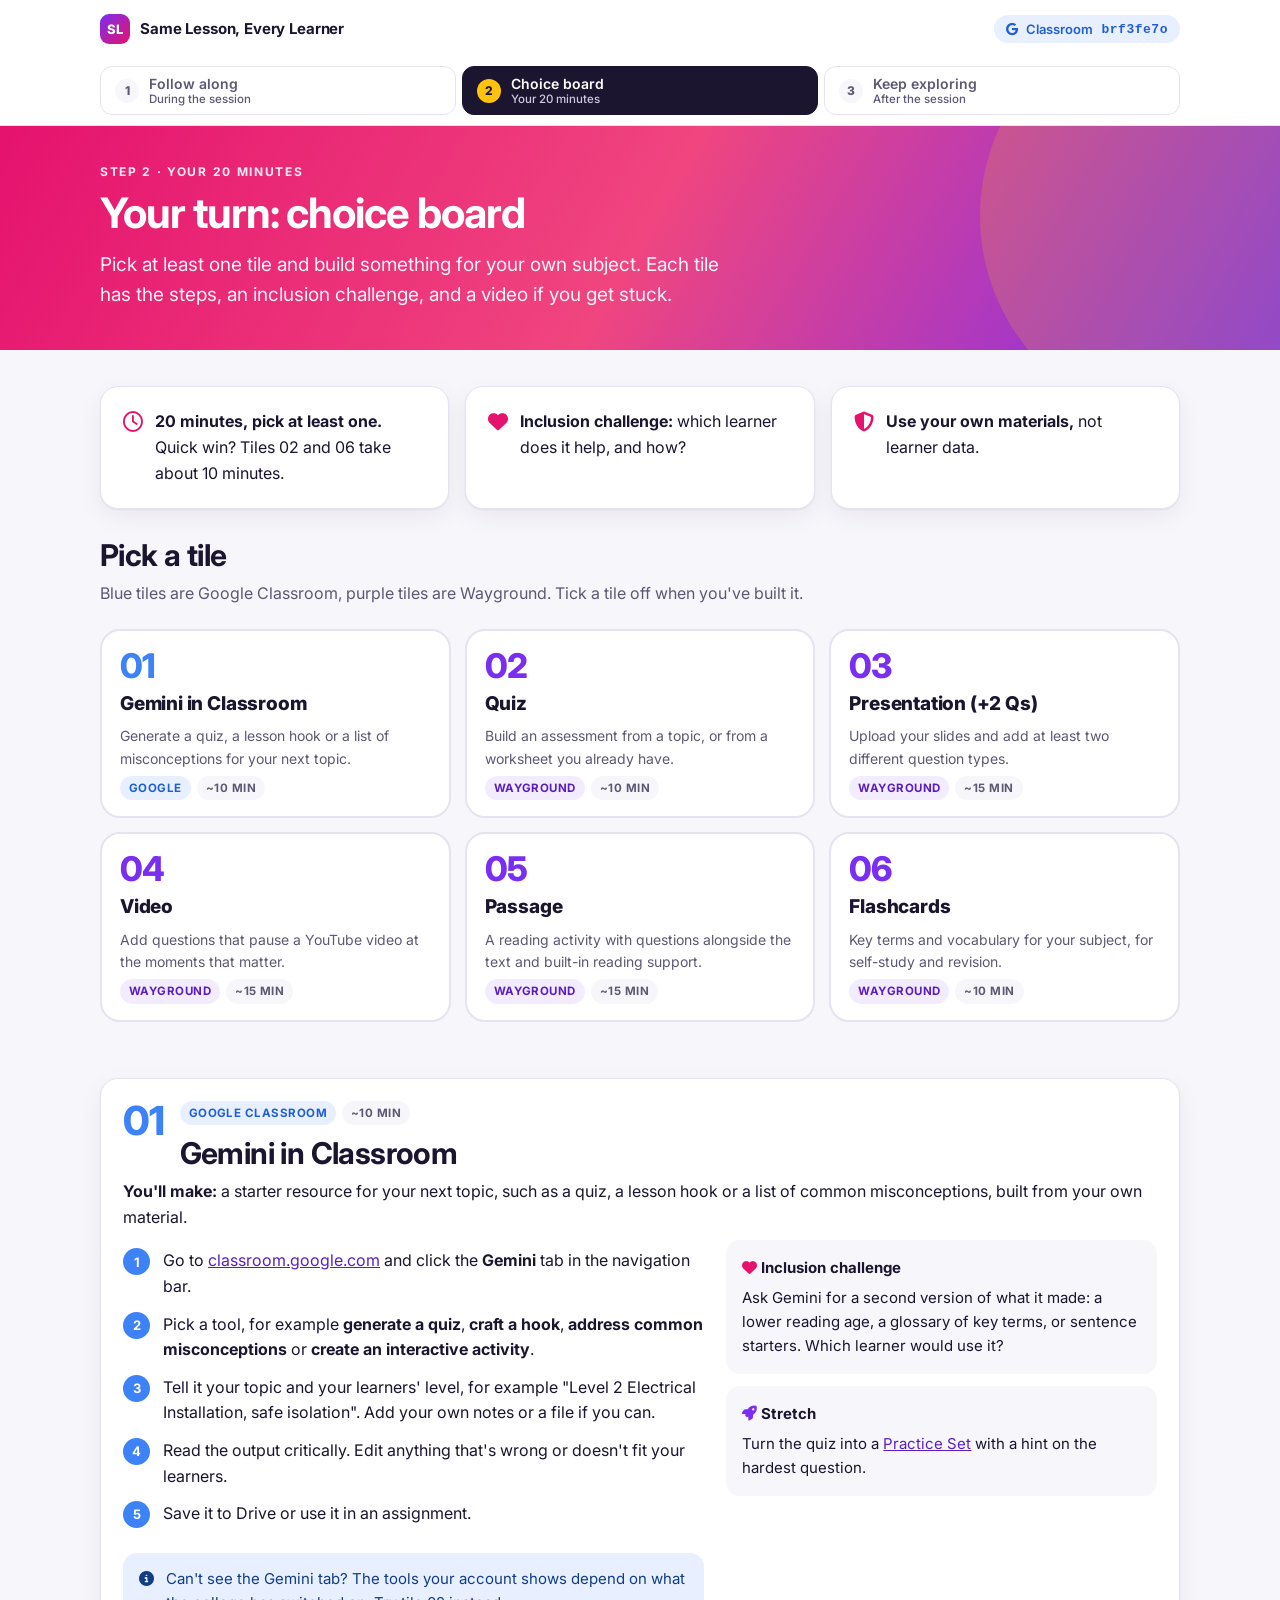
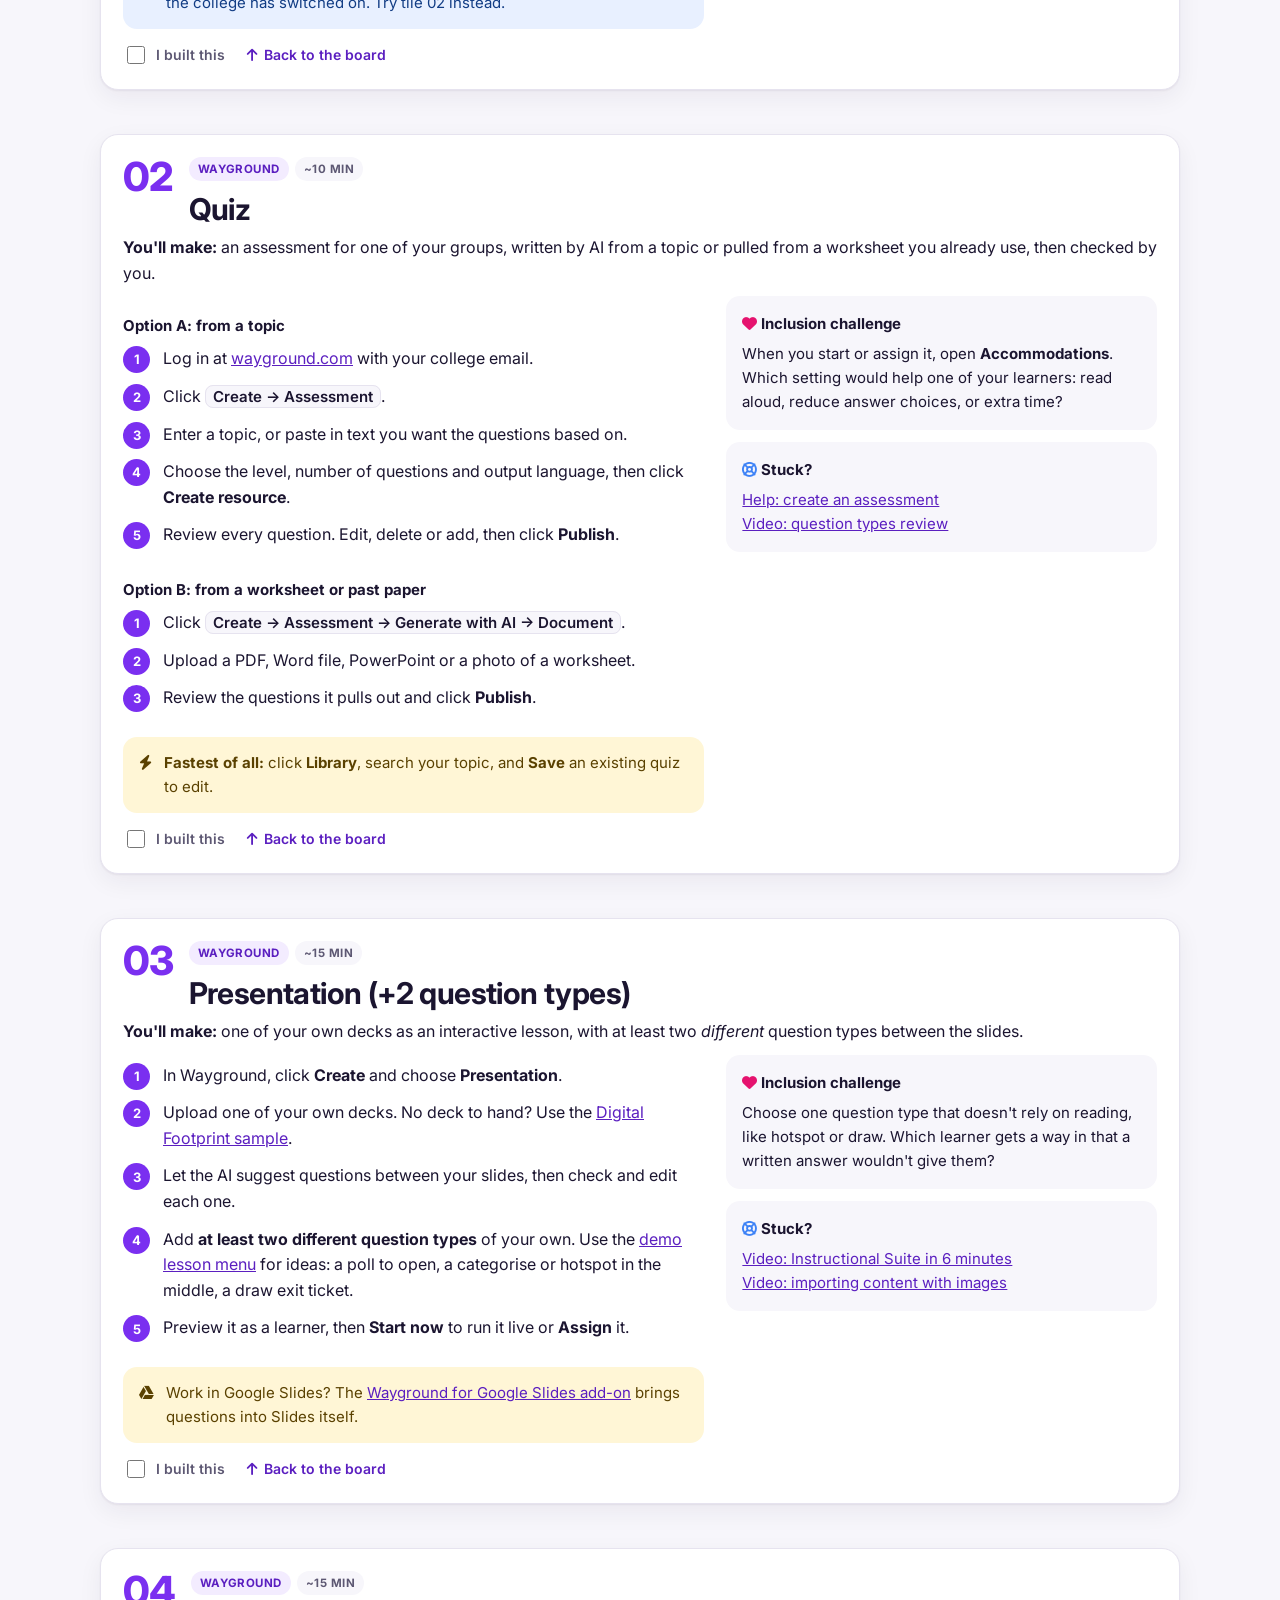
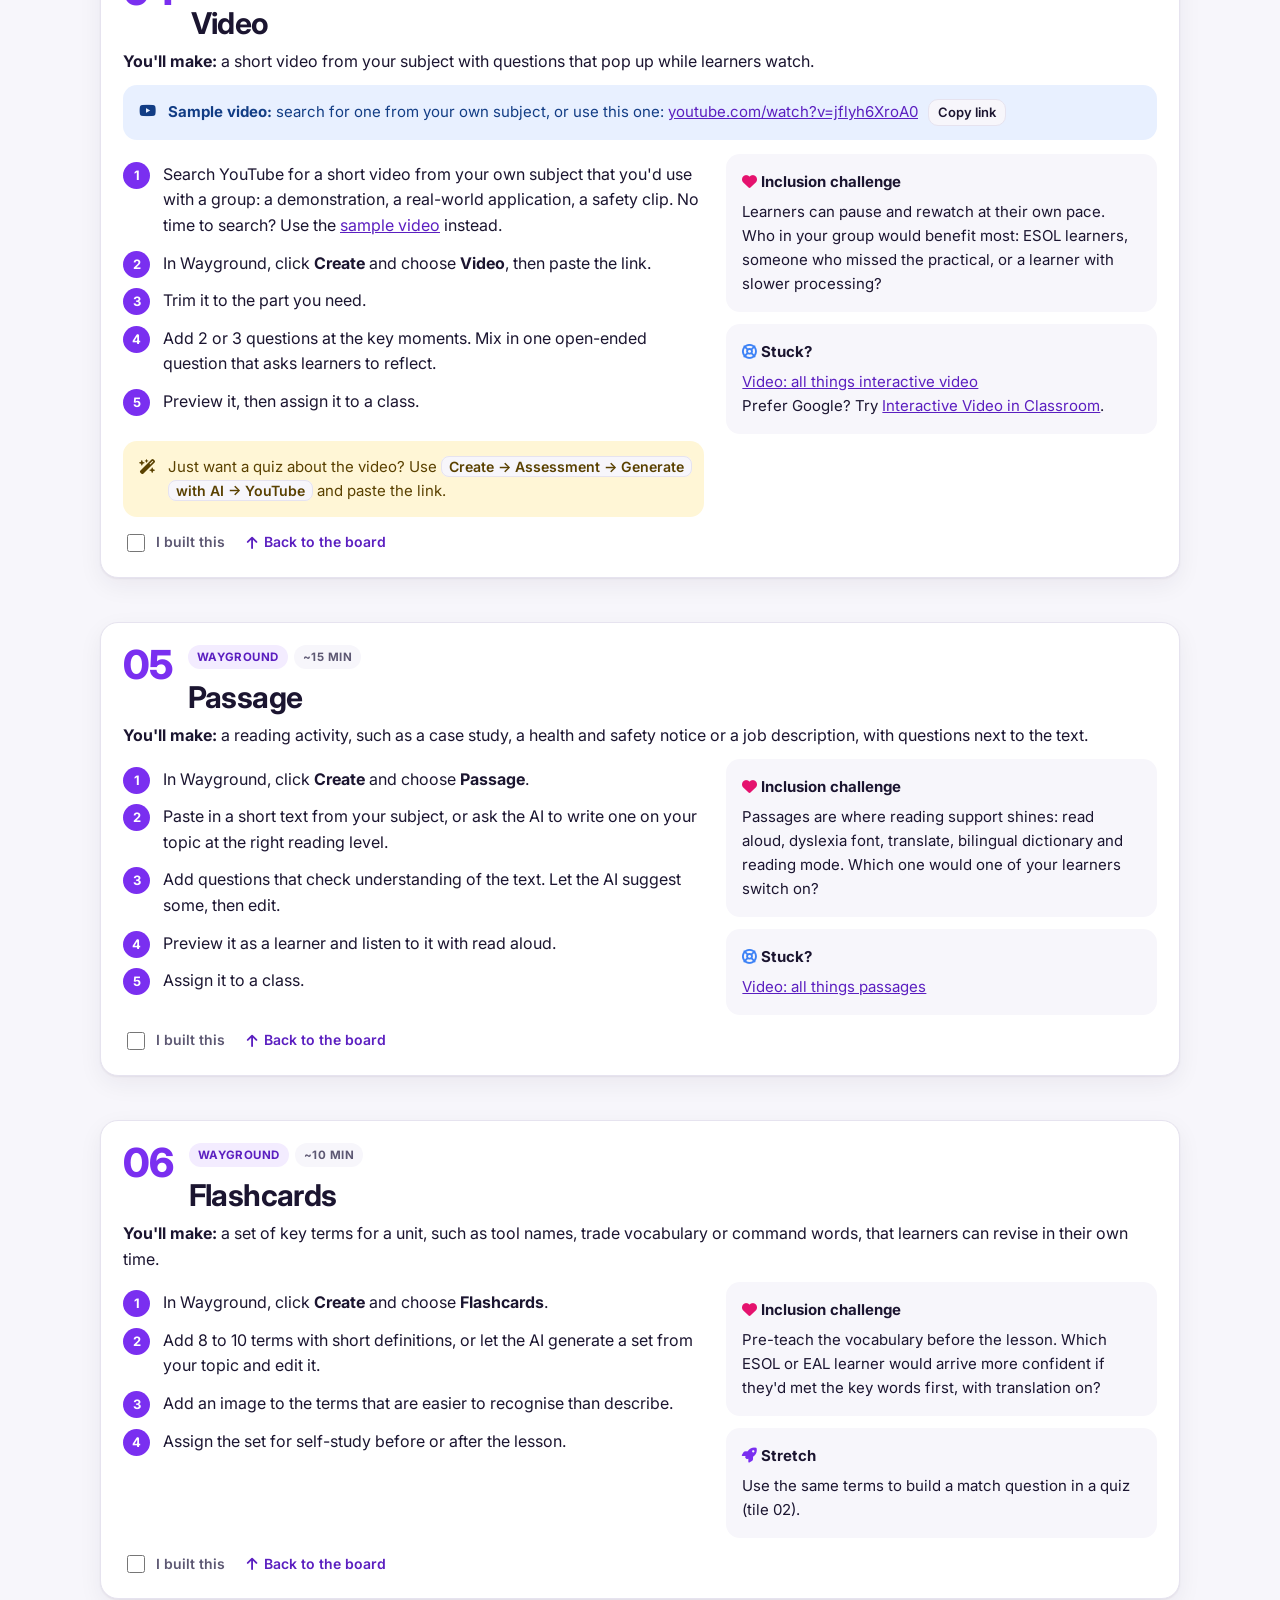
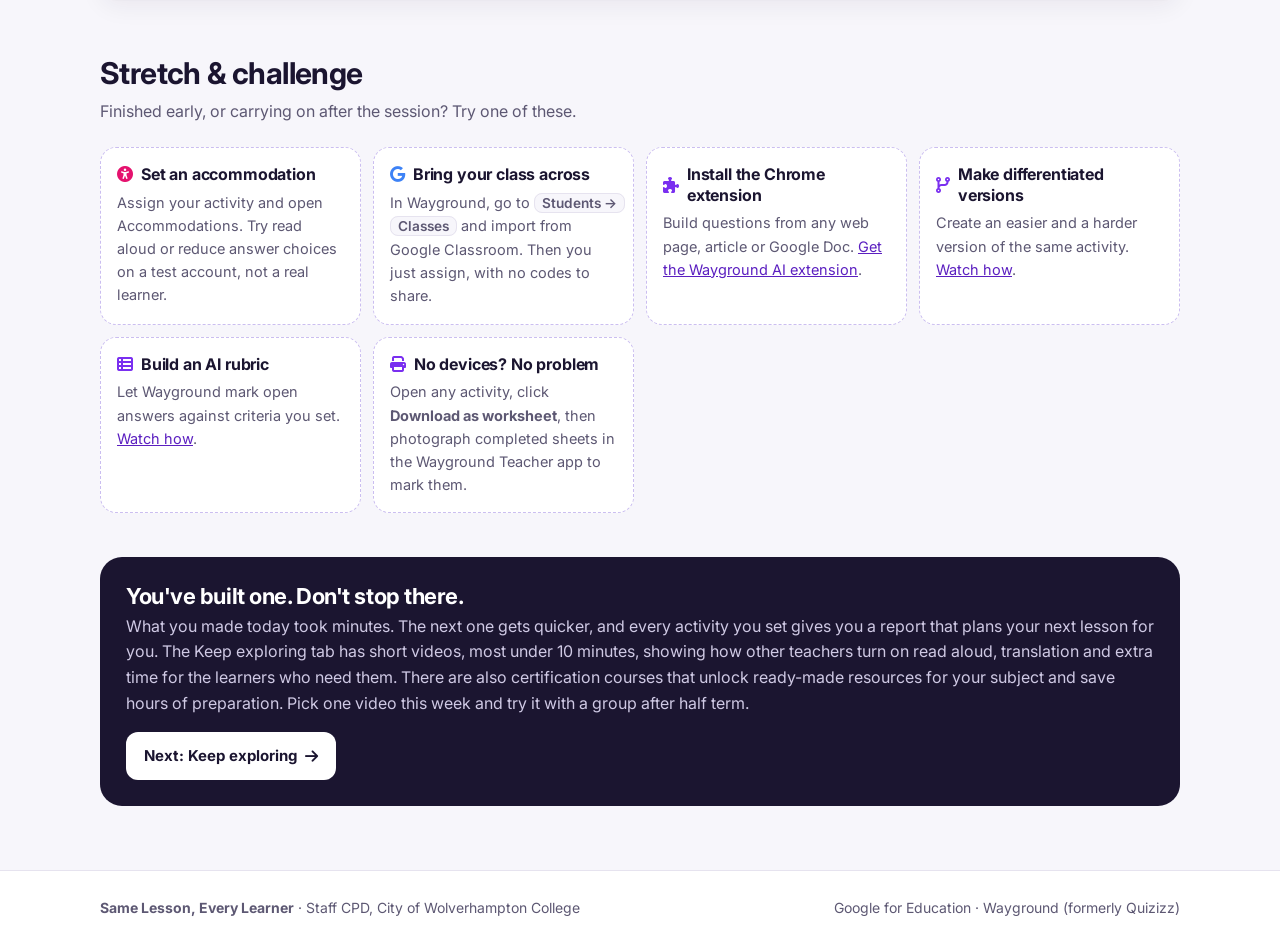
==== choice-board.html @ 35222736 "Version stylesheet and script links so browsers load updates Co-Authored-By: Claude Opus 5.5 <norepl" ====
<!DOCTYPE html>
<html lang="en-GB">
<head>
<meta charset="UTF-8">
<meta name="viewport" content="width=device-width, initial-scale=1.0">
<title>Choice Board | Same Lesson, Every Learner</title>
<meta name="description" content="Your 20 minutes: pick a tile and build something for your own subject.">
<meta property="og:title" content="Choice Board | Same Lesson, Every Learner">
<meta property="og:description" content="Your 20 minutes: pick a tile and build something for your own subject.">
<link rel="icon" href="data:image/svg+xml,%3Csvg xmlns='http://www.w3.org/2000/svg' viewBox='0 0 32 32'%3E%3Crect width='32' height='32' rx='8' fill='%237a2ff0'/%3E%3Ctext x='16' y='22' font-family='Arial' font-weight='700' font-size='15' fill='white' text-anchor='middle'%3ESL%3C/text%3E%3C/svg%3E">
<link rel="preconnect" href="https://fonts.googleapis.com">
<link rel="preconnect" href="https://fonts.gstatic.com" crossorigin>
<link href="https://fonts.googleapis.com/css2?family=Inter:wght@400;500;600;700;800&display=swap" rel="stylesheet">
<link href="https://cdnjs.cloudflare.com/ajax/libs/font-awesome/6.5.2/css/all.min.css" rel="stylesheet">
<link href="assets/style.css?v=202610262150" rel="stylesheet">
</head>
<body>
<a class="skip" href="#main">Skip to content</a>
<header class="site-header">
  <div class="wrap">
    <div class="header-row">
      <a class="brand" href="index.html"><span class="brand-mark" aria-hidden="true">SL</span><span>Same Lesson<span class="brand-text-long">, Every Learner</span></span></a>
      <button class="code-pill" data-copy="brf3fe7o" title="Copy the Google Classroom code"><i class="fa-brands fa-google" aria-hidden="true"></i> Classroom <strong>brf3fe7o</strong></button>
    </div>
    <nav class="steps" aria-label="Session sections">
      <a class="step-link" href="follow-along.html"><span class="num">1</span><span class="t">Follow along<small>During the session</small></span></a>
      <a class="step-link" href="choice-board.html" aria-current="page"><span class="num">2</span><span class="t">Choice board<small>Your 20 minutes</small></span></a>
      <a class="step-link" href="explore.html"><span class="num">3</span><span class="t">Keep exploring<small>After the session</small></span></a>
    </nav>
  </div>
</header>

<section class="hero compact pink">
  <div class="wrap">
    <p class="eyebrow">Step 2 · Your 20 minutes</p>
    <h1>Your turn: choice board</h1>
    <p class="lede">Pick at least one tile and build something for your own subject. Each tile has the steps, an inclusion challenge, and a video if you get stuck.</p>
  </div>
</section>

<main id="main">
  <div class="wrap">

    <div class="grid g3" style="margin-bottom:28px">
      <div class="card" style="display:flex;gap:12px;align-items:flex-start"><i class="fa-regular fa-clock" style="color:var(--pink);font-size:20px;margin-top:3px" aria-hidden="true"></i><p><strong>20 minutes, pick at least one.</strong> Quick win? Tiles 02 and 06 take about 10 minutes.</p></div>
      <div class="card" style="display:flex;gap:12px;align-items:flex-start"><i class="fa-solid fa-heart" style="color:var(--pink);font-size:20px;margin-top:3px" aria-hidden="true"></i><p><strong>Inclusion challenge:</strong> which learner does it help, and how?</p></div>
      <div class="card" style="display:flex;gap:12px;align-items:flex-start"><i class="fa-solid fa-shield-halved" style="color:var(--pink);font-size:20px;margin-top:3px" aria-hidden="true"></i><p><strong>Use your own materials,</strong> not learner data.</p></div>
    </div>

    <h2 id="board">Pick a tile</h2>
    <p class="sub">Blue tiles are Google Classroom, purple tiles are Wayground. Tick a tile off when you've built it.</p>

    <div class="board" style="margin-bottom:56px">
      <a class="tile google" href="#t1" data-tile="t1"><span class="tick"><i class="fa-solid fa-check" aria-hidden="true"></i></span><span class="tnum">01</span><span class="tname">Gemini in Classroom</span><span class="tdesc">Generate a quiz, a lesson hook or a list of misconceptions for your next topic.</span><span class="tmeta"><span class="tag google">Google</span><span class="tag neutral">~10 min</span></span></a>
      <a class="tile wayground" href="#t2" data-tile="t2"><span class="tick"><i class="fa-solid fa-check" aria-hidden="true"></i></span><span class="tnum">02</span><span class="tname">Quiz</span><span class="tdesc">Build an assessment from a topic, or from a worksheet you already have.</span><span class="tmeta"><span class="tag wayground">Wayground</span><span class="tag neutral">~10 min</span></span></a>
      <a class="tile wayground" href="#t3" data-tile="t3"><span class="tick"><i class="fa-solid fa-check" aria-hidden="true"></i></span><span class="tnum">03</span><span class="tname">Presentation (+2 Qs)</span><span class="tdesc">Upload your slides and add at least two different question types.</span><span class="tmeta"><span class="tag wayground">Wayground</span><span class="tag neutral">~15 min</span></span></a>
      <a class="tile wayground" href="#t4" data-tile="t4"><span class="tick"><i class="fa-solid fa-check" aria-hidden="true"></i></span><span class="tnum">04</span><span class="tname">Video</span><span class="tdesc">Add questions that pause a YouTube video at the moments that matter.</span><span class="tmeta"><span class="tag wayground">Wayground</span><span class="tag neutral">~15 min</span></span></a>
      <a class="tile wayground" href="#t5" data-tile="t5"><span class="tick"><i class="fa-solid fa-check" aria-hidden="true"></i></span><span class="tnum">05</span><span class="tname">Passage</span><span class="tdesc">A reading activity with questions alongside the text and built-in reading support.</span><span class="tmeta"><span class="tag wayground">Wayground</span><span class="tag neutral">~15 min</span></span></a>
      <a class="tile wayground" href="#t6" data-tile="t6"><span class="tick"><i class="fa-solid fa-check" aria-hidden="true"></i></span><span class="tnum">06</span><span class="tname">Flashcards</span><span class="tdesc">Key terms and vocabulary for your subject, for self-study and revision.</span><span class="tmeta"><span class="tag wayground">Wayground</span><span class="tag neutral">~10 min</span></span></a>
    </div>

    <!-- 01 -->
    <section class="block task google card" id="t1">
      <div class="task-head"><span class="big">01</span><div><div class="tags"><span class="tag google">Google Classroom</span><span class="tag neutral">~10 min</span></div><h2 style="margin:0">Gemini in Classroom</h2></div></div>
      <p><strong>You'll make:</strong> a starter resource for your next topic, such as a quiz, a lesson hook or a list of common misconceptions, built from your own material.</p>
      <div class="task-cols">
        <div>
          <ol class="steplist blue">
            <li>Go to <a href="https://classroom.google.com" target="_blank" rel="noopener">classroom.google.com</a> and click the <strong>Gemini</strong> tab in the navigation bar.</li>
            <li>Pick a tool, for example <strong>generate a quiz</strong>, <strong>craft a hook</strong>, <strong>address common misconceptions</strong> or <strong>create an interactive activity</strong>.</li>
            <li>Tell it your topic and your learners' level, for example "Level 2 Electrical Installation, safe isolation". Add your own notes or a file if you can.</li>
            <li>Read the output critically. Edit anything that's wrong or doesn't fit your learners.</li>
            <li>Save it to Drive or use it in an assignment.</li>
          </ol>
          <div class="callout info"><i class="fa-solid fa-circle-info" aria-hidden="true"></i><p>Can't see the Gemini tab? The tools your account shows depend on what the college has switched on. Try tile 02 instead.</p></div>
        </div>
        <div>
          <div class="side-box"><h4><i class="fa-solid fa-heart" style="color:var(--pink)" aria-hidden="true"></i> Inclusion challenge</h4><p>Ask Gemini for a second version of what it made: a lower reading age, a glossary of key terms, or sentence starters. Which learner would use it?</p></div>
          <div class="side-box"><h4><i class="fa-solid fa-rocket" style="color:var(--purple)" aria-hidden="true"></i> Stretch</h4><p>Turn the quiz into a <a href="follow-along.html#practice-sets">Practice Set</a> with a hint on the hardest question.</p></div>
        </div>
      </div>
      <label class="done-toggle"><input type="checkbox" data-done="t1"> I built this</label>
      <a class="back-top" href="#board"><i class="fa-solid fa-arrow-up" aria-hidden="true"></i> Back to the board</a>
    </section>

    <!-- 02 -->
    <section class="block task card" id="t2">
      <div class="task-head"><span class="big">02</span><div><div class="tags"><span class="tag wayground">Wayground</span><span class="tag neutral">~10 min</span></div><h2 style="margin:0">Quiz</h2></div></div>
      <p><strong>You'll make:</strong> an assessment for one of your groups, written by AI from a topic or pulled from a worksheet you already use, then checked by you.</p>
      <div class="task-cols">
        <div>
          <h4>Option A: from a topic</h4>
          <ol class="steplist purple">
            <li>Log in at <a href="https://wayground.com" target="_blank" rel="noopener">wayground.com</a> with your college email.</li>
            <li>Click <span class="path">Create → Assessment</span>.</li>
            <li>Enter a topic, or paste in text you want the questions based on.</li>
            <li>Choose the level, number of questions and output language, then click <strong>Create resource</strong>.</li>
            <li>Review every question. Edit, delete or add, then click <strong>Publish</strong>.</li>
          </ol>
          <h4>Option B: from a worksheet or past paper</h4>
          <ol class="steplist purple">
            <li>Click <span class="path">Create → Assessment → Generate with AI → Document</span>.</li>
            <li>Upload a PDF, Word file, PowerPoint or a photo of a worksheet.</li>
            <li>Review the questions it pulls out and click <strong>Publish</strong>.</li>
          </ol>
          <div class="callout tip"><i class="fa-solid fa-bolt" aria-hidden="true"></i><p><strong>Fastest of all:</strong> click <strong>Library</strong>, search your topic, and <strong>Save</strong> an existing quiz to edit.</p></div>
        </div>
        <div>
          <div class="side-box"><h4><i class="fa-solid fa-heart" style="color:var(--pink)" aria-hidden="true"></i> Inclusion challenge</h4><p>When you start or assign it, open <strong>Accommodations</strong>. Which setting would help one of your learners: read aloud, reduce answer choices, or extra time?</p></div>
          <div class="side-box"><h4><i class="fa-solid fa-life-ring" style="color:var(--blue)" aria-hidden="true"></i> Stuck?</h4><p><a href="https://help.wayground.com/support/solutions/articles/158000462332-create-an-assessment-quiz" target="_blank" rel="noopener">Help: create an assessment</a><br><a href="https://youtu.be/eHWEYkYRXfk" target="_blank" rel="noopener">Video: question types review</a></p></div>
        </div>
      </div>
      <label class="done-toggle"><input type="checkbox" data-done="t2"> I built this</label>
      <a class="back-top" href="#board"><i class="fa-solid fa-arrow-up" aria-hidden="true"></i> Back to the board</a>
    </section>

    <!-- 03 -->
    <section class="block task card" id="t3">
      <div class="task-head"><span class="big">03</span><div><div class="tags"><span class="tag wayground">Wayground</span><span class="tag neutral">~15 min</span></div><h2 style="margin:0">Presentation (+2 question types)</h2></div></div>
      <p><strong>You'll make:</strong> one of your own decks as an interactive lesson, with at least two <em>different</em> question types between the slides.</p>
      <div class="task-cols">
        <div>
          <ol class="steplist purple">
            <li>In Wayground, click <strong>Create</strong> and choose <strong>Presentation</strong>.</li>
            <li>Upload one of your own decks. No deck to hand? Use the <a href="downloads/Your_Digital_Footprint_-_Wayground_Sample.pptx" download>Digital Footprint sample</a>.</li>
            <li>Let the AI suggest questions between your slides, then check and edit each one.</li>
            <li>Add <strong>at least two different question types</strong> of your own. Use the <a href="follow-along.html#demo-lesson">demo lesson menu</a> for ideas: a poll to open, a categorise or hotspot in the middle, a draw exit ticket.</li>
            <li>Preview it as a learner, then <strong>Start now</strong> to run it live or <strong>Assign</strong> it.</li>
          </ol>
          <div class="callout tip"><i class="fa-brands fa-google-drive" aria-hidden="true"></i><p>Work in Google Slides? The <a href="https://workspace.google.com/marketplace/app/wayground_for_google_slides/533822536351" target="_blank" rel="noopener">Wayground for Google Slides add-on</a> brings questions into Slides itself.</p></div>
        </div>
        <div>
          <div class="side-box"><h4><i class="fa-solid fa-heart" style="color:var(--pink)" aria-hidden="true"></i> Inclusion challenge</h4><p>Choose one question type that doesn't rely on reading, like hotspot or draw. Which learner gets a way in that a written answer wouldn't give them?</p></div>
          <div class="side-box"><h4><i class="fa-solid fa-life-ring" style="color:var(--blue)" aria-hidden="true"></i> Stuck?</h4><p><a href="https://youtu.be/Qbh4YCu0cH0" target="_blank" rel="noopener">Video: Instructional Suite in 6 minutes</a><br><a href="https://www.loom.com/share/d8bb94696f83420bba6940b2469b8a14" target="_blank" rel="noopener">Video: importing content with images</a></p></div>
        </div>
      </div>
      <label class="done-toggle"><input type="checkbox" data-done="t3"> I built this</label>
      <a class="back-top" href="#board"><i class="fa-solid fa-arrow-up" aria-hidden="true"></i> Back to the board</a>
    </section>

    <!-- 04 -->
    <section class="block task card" id="t4">
      <div class="task-head"><span class="big">04</span><div><div class="tags"><span class="tag wayground">Wayground</span><span class="tag neutral">~15 min</span></div><h2 style="margin:0">Video</h2></div></div>
      <p><strong>You'll make:</strong> a short video from your subject with questions that pop up while learners watch.</p>
      <div class="callout info" style="margin:6px 0 14px"><i class="fa-brands fa-youtube" aria-hidden="true"></i><p><strong>Sample video:</strong> search for one from your own subject, or use this one: <a href="https://www.youtube.com/watch?v=jflyh6XroA0" target="_blank" rel="noopener">youtube.com/watch?v=jflyh6XroA0</a> <button class="copy-btn" style="margin-left:6px;padding:2px 9px" data-copy="https://www.youtube.com/watch?v=jflyh6XroA0">Copy link</button></p></div>
      <div class="task-cols">
        <div>
          <ol class="steplist purple">
            <li>Search YouTube for a short video from your own subject that you'd use with a group: a demonstration, a real-world application, a safety clip. No time to search? Use the <a href="https://www.youtube.com/watch?v=jflyh6XroA0" target="_blank" rel="noopener">sample video</a> instead.</li>
            <li>In Wayground, click <strong>Create</strong> and choose <strong>Video</strong>, then paste the link.</li>
            <li>Trim it to the part you need.</li>
            <li>Add 2 or 3 questions at the key moments. Mix in one open-ended question that asks learners to reflect.</li>
            <li>Preview it, then assign it to a class.</li>
          </ol>
          <div class="callout tip"><i class="fa-solid fa-wand-magic-sparkles" aria-hidden="true"></i><p>Just want a quiz about the video? Use <span class="path">Create → Assessment → Generate with AI → YouTube</span> and paste the link.</p></div>
        </div>
        <div>
          <div class="side-box"><h4><i class="fa-solid fa-heart" style="color:var(--pink)" aria-hidden="true"></i> Inclusion challenge</h4><p>Learners can pause and rewatch at their own pace. Who in your group would benefit most: ESOL learners, someone who missed the practical, or a learner with slower processing?</p></div>
          <div class="side-box"><h4><i class="fa-solid fa-life-ring" style="color:var(--blue)" aria-hidden="true"></i> Stuck?</h4><p><a href="https://www.loom.com/share/2e8d15f3d8fc48538c9a76f322e72c1a" target="_blank" rel="noopener">Video: all things interactive video</a><br>Prefer Google? Try <a href="follow-along.html#interactive-video">Interactive Video in Classroom</a>.</p></div>
        </div>
      </div>
      <label class="done-toggle"><input type="checkbox" data-done="t4"> I built this</label>
      <a class="back-top" href="#board"><i class="fa-solid fa-arrow-up" aria-hidden="true"></i> Back to the board</a>
    </section>

    <!-- 05 -->
    <section class="block task card" id="t5">
      <div class="task-head"><span class="big">05</span><div><div class="tags"><span class="tag wayground">Wayground</span><span class="tag neutral">~15 min</span></div><h2 style="margin:0">Passage</h2></div></div>
      <p><strong>You'll make:</strong> a reading activity, such as a case study, a health and safety notice or a job description, with questions next to the text.</p>
      <div class="task-cols">
        <div>
          <ol class="steplist purple">
            <li>In Wayground, click <strong>Create</strong> and choose <strong>Passage</strong>.</li>
            <li>Paste in a short text from your subject, or ask the AI to write one on your topic at the right reading level.</li>
            <li>Add questions that check understanding of the text. Let the AI suggest some, then edit.</li>
            <li>Preview it as a learner and listen to it with read aloud.</li>
            <li>Assign it to a class.</li>
          </ol>
        </div>
        <div>
          <div class="side-box"><h4><i class="fa-solid fa-heart" style="color:var(--pink)" aria-hidden="true"></i> Inclusion challenge</h4><p>Passages are where reading support shines: read aloud, dyslexia font, translate, bilingual dictionary and reading mode. Which one would one of your learners switch on?</p></div>
          <div class="side-box"><h4><i class="fa-solid fa-life-ring" style="color:var(--blue)" aria-hidden="true"></i> Stuck?</h4><p><a href="https://www.loom.com/share/a1efb445d9df49afbf3f4febab0d1f23" target="_blank" rel="noopener">Video: all things passages</a></p></div>
        </div>
      </div>
      <label class="done-toggle"><input type="checkbox" data-done="t5"> I built this</label>
      <a class="back-top" href="#board"><i class="fa-solid fa-arrow-up" aria-hidden="true"></i> Back to the board</a>
    </section>

    <!-- 06 -->
    <section class="block task card" id="t6">
      <div class="task-head"><span class="big">06</span><div><div class="tags"><span class="tag wayground">Wayground</span><span class="tag neutral">~10 min</span></div><h2 style="margin:0">Flashcards</h2></div></div>
      <p><strong>You'll make:</strong> a set of key terms for a unit, such as tool names, trade vocabulary or command words, that learners can revise in their own time.</p>
      <div class="task-cols">
        <div>
          <ol class="steplist purple">
            <li>In Wayground, click <strong>Create</strong> and choose <strong>Flashcards</strong>.</li>
            <li>Add 8 to 10 terms with short definitions, or let the AI generate a set from your topic and edit it.</li>
            <li>Add an image to the terms that are easier to recognise than describe.</li>
            <li>Assign the set for self-study before or after the lesson.</li>
          </ol>
        </div>
        <div>
          <div class="side-box"><h4><i class="fa-solid fa-heart" style="color:var(--pink)" aria-hidden="true"></i> Inclusion challenge</h4><p>Pre-teach the vocabulary before the lesson. Which ESOL or EAL learner would arrive more confident if they'd met the key words first, with translation on?</p></div>
          <div class="side-box"><h4><i class="fa-solid fa-rocket" style="color:var(--purple)" aria-hidden="true"></i> Stretch</h4><p>Use the same terms to build a match question in a quiz (tile 02).</p></div>
        </div>
      </div>
      <label class="done-toggle"><input type="checkbox" data-done="t6"> I built this</label>
      <a class="back-top" href="#board"><i class="fa-solid fa-arrow-up" aria-hidden="true"></i> Back to the board</a>
    </section>

    <!-- Stretch & challenge -->
    <section class="block" id="stretch" style="margin-top:56px">
      <h2>Stretch &amp; challenge</h2>
      <p class="sub">Finished early, or carrying on after the session? Try one of these.</p>
      <div class="challenge-grid">
        <div class="challenge"><h3><i class="fa-solid fa-universal-access" style="color:var(--pink)" aria-hidden="true"></i> Set an accommodation</h3><p>Assign your activity and open Accommodations. Try read aloud or reduce answer choices on a test account, not a real learner.</p></div>
        <div class="challenge"><h3><i class="fa-brands fa-google" style="color:var(--blue)" aria-hidden="true"></i> Bring your class across</h3><p>In Wayground, go to <span class="path">Students → Classes</span> and import from Google Classroom. Then you just assign, with no codes to share.</p></div>
        <div class="challenge"><h3><i class="fa-solid fa-puzzle-piece" style="color:var(--purple)" aria-hidden="true"></i> Install the Chrome extension</h3><p>Build questions from any web page, article or Google Doc. <a href="https://chromewebstore.google.com/detail/wayground-ai/jnegnfbcjklhkmoihoakeijbealomipg" target="_blank" rel="noopener">Get the Wayground AI extension</a>.</p></div>
        <div class="challenge"><h3><i class="fa-solid fa-code-branch" style="color:var(--purple)" aria-hidden="true"></i> Make differentiated versions</h3><p>Create an easier and a harder version of the same activity. <a href="https://www.loom.com/share/3ccc4bb20d664bf887d7e5e03ebe86bb" target="_blank" rel="noopener">Watch how</a>.</p></div>
        <div class="challenge"><h3><i class="fa-solid fa-table-list" style="color:var(--purple)" aria-hidden="true"></i> Build an AI rubric</h3><p>Let Wayground mark open answers against criteria you set. <a href="https://www.loom.com/share/48ba0034d94b49199f0a307bbe3a2410" target="_blank" rel="noopener">Watch how</a>.</p></div>
        <div class="challenge"><h3><i class="fa-solid fa-print" style="color:var(--purple)" aria-hidden="true"></i> No devices? No problem</h3><p>Open any activity, click <strong>Download as worksheet</strong>, then photograph completed sheets in the Wayground Teacher app to mark them.</p></div>
      </div>
    </section>

    <div class="next-band">
      <div>
        <h2>You've built one. Don't stop there.</h2>
        <p>What you made today took minutes. The next one gets quicker, and every activity you set gives you a report that plans your next lesson for you. The Keep exploring tab has short videos, most under 10 minutes, showing how other teachers turn on read aloud, translation and extra time for the learners who need them. There are also certification courses that unlock ready-made resources for your subject and save hours of preparation. Pick one video this week and try it with a group after half term.</p>
      </div>
      <a class="btn light" href="explore.html">Next: Keep exploring <i class="fa-solid fa-arrow-right" aria-hidden="true"></i></a>
    </div>

  </div>
</main>

<footer>
  <div class="wrap">
    <p><strong>Same Lesson, Every Learner</strong> · Staff CPD, City of Wolverhampton College</p>
    <p>Google for Education · Wayground (formerly Quizizz)</p>
  </div>
</footer>
<script src="assets/site.js?v=202610262150"></script>
</body>
</html>
---- assets/style.css ----
/* Same Lesson, Every Learner — shared styles
   Palette taken from the session slide deck. */
:root {
  --purple: #7a2ff0;
  --purple-dark: #5b1fc0;
  --purple-soft: #f3ecff;
  --pink: #e5126e;
  --pink-soft: #fde7f1;
  --yellow: #ffc20e;
  --yellow-soft: #fff6d6;
  --blue: #3d82f6;
  --blue-dark: #1f5fd1;
  --blue-soft: #e8f0ff;
  --green: #10a35a;
  --ink: #1b1530;
  --muted: #5d5873;
  --line: #e6e3ef;
  --bg: #f7f6fb;
  --card: #ffffff;
  --radius: 18px;
  --shadow: 0 1px 2px rgba(27, 21, 48, .06), 0 8px 24px rgba(27, 21, 48, .06);
  --max: 1120px;
}

* { box-sizing: border-box; }
html { scroll-behavior: smooth; scroll-padding-top: 130px; }
@media (prefers-reduced-motion: reduce) { html { scroll-behavior: auto; } * { transition: none !important; animation: none !important; } }

body {
  margin: 0;
  font-family: 'Inter', -apple-system, BlinkMacSystemFont, 'Segoe UI', sans-serif;
  background: var(--bg);
  color: var(--ink);
  line-height: 1.6;
  -webkit-font-smoothing: antialiased;
  overflow-x: hidden;
}
img { max-width: 100%; height: auto; display: block; }
a { color: var(--purple-dark); }
a:hover { color: var(--pink); }
:focus-visible { outline: 3px solid var(--yellow); outline-offset: 2px; border-radius: 6px; }

.skip { position: absolute; left: -999px; top: 8px; background: var(--ink); color: #fff; padding: 8px 14px; border-radius: 8px; z-index: 100; }
.skip:focus { left: 8px; }

.wrap { max-width: var(--max); margin: 0 auto; padding: 0 20px; }

/* ---------- Header + step nav ---------- */
.site-header {
  position: sticky; top: 0; z-index: 50;
  background: rgba(255, 255, 255, .94);
  backdrop-filter: blur(16px); -webkit-backdrop-filter: blur(16px);
  border-bottom: 1px solid var(--line);
}
.header-row { display: flex; align-items: center; justify-content: space-between; gap: 12px; height: 58px; }
.brand { display: flex; align-items: center; gap: 10px; text-decoration: none; color: var(--ink); font-weight: 700; font-size: 15px; letter-spacing: -.01em; }
.brand-mark { width: 30px; height: 30px; border-radius: 9px; background: linear-gradient(135deg, var(--purple), var(--pink)); color: #fff; display: grid; place-items: center; font-size: 13px; font-weight: 800; }
.code-pill { display: inline-flex; align-items: center; gap: 8px; font-size: 13px; background: var(--blue-soft); color: var(--blue-dark); border: 0; border-radius: 999px; padding: 6px 12px; font-weight: 600; cursor: pointer; font-family: inherit; }
.code-pill strong { font-family: ui-monospace, 'SF Mono', Menlo, monospace; letter-spacing: .04em; }
.code-pill:hover { background: #d9e6ff; }

.steps { display: flex; gap: 6px; padding: 8px 0 10px; overflow-x: auto; scrollbar-width: none; }
.steps::-webkit-scrollbar { display: none; }
.step-link {
  flex: 1 1 0; min-width: max-content;
  display: flex; align-items: center; gap: 10px;
  padding: 8px 14px; border-radius: 12px;
  text-decoration: none; color: var(--muted); font-size: 14px; font-weight: 600;
  border: 1px solid var(--line); background: #fff;
}
.step-link .num { width: 24px; height: 24px; border-radius: 50%; display: grid; place-items: center; font-size: 12px; font-weight: 800; background: var(--bg); color: var(--muted); }
.step-link small { display: block; font-weight: 500; font-size: 11.5px; color: var(--muted); line-height: 1.2; }
.step-link span.t { line-height: 1.25; }
.step-link:hover { border-color: var(--purple); color: var(--ink); }
.step-link[aria-current="page"] { background: var(--ink); border-color: var(--ink); color: #fff; }
.step-link[aria-current="page"] small { color: #cfc9e4; }
.step-link[aria-current="page"] .num { background: var(--yellow); color: var(--ink); }
@media (max-width: 640px) {
  .step-link small { display: none; }
  .step-link { padding: 7px 10px; font-size: 13px; gap: 7px; }
  .brand-text-long { display: none; }
}

/* ---------- Hero ---------- */
.hero { background: linear-gradient(120deg, var(--purple-dark) 0%, var(--purple) 45%, var(--pink) 100%); color: #fff; padding: 56px 0 60px; position: relative; overflow: hidden; }
.hero::after { content: ""; position: absolute; right: -120px; top: -120px; width: 420px; height: 420px; border-radius: 50%; background: rgba(255, 194, 14, .18); }
.hero .wrap { position: relative; z-index: 1; }
.eyebrow { text-transform: uppercase; letter-spacing: .14em; font-size: 12px; font-weight: 700; opacity: .9; margin: 0 0 10px; }
.hero h1 { font-size: clamp(32px, 5.4vw, 54px); line-height: 1.05; margin: 0 0 14px; letter-spacing: -.025em; }
.hero p.lede { font-size: clamp(16px, 2vw, 19px); max-width: 640px; margin: 0; opacity: .95; }
.hero.compact { padding: 36px 0 40px; }
.hero.compact h1 { font-size: clamp(28px, 4.4vw, 42px); }
.hero.blue { background: linear-gradient(120deg, #1f5fd1, var(--blue) 55%, var(--purple)); }
.hero.pink { background: linear-gradient(120deg, var(--pink), #f0457f 50%, var(--purple)); }
.hero.dark { background: linear-gradient(120deg, #1b1530, #3a2378 60%, var(--purple)); }

/* ---------- Layout bits ---------- */
main { padding: 36px 0 64px; }
section.block { margin: 0 0 44px; }
h2 { font-size: clamp(23px, 3vw, 30px); letter-spacing: -.02em; line-height: 1.2; margin: 0 0 8px; }
h3 { font-size: 19px; letter-spacing: -.01em; margin: 0 0 6px; line-height: 1.3; }
h4 { font-size: 15px; margin: 18px 0 6px; }
.sub { color: var(--muted); margin: 0 0 22px; max-width: 760px; }
.grid { display: grid; gap: 16px; }
.g2 { grid-template-columns: repeat(auto-fit, minmax(300px, 1fr)); }
.g3 { grid-template-columns: repeat(auto-fit, minmax(260px, 1fr)); }
.g4 { grid-template-columns: repeat(auto-fit, minmax(210px, 1fr)); }
@media (max-width: 380px) { .g2, .g3, .g4 { grid-template-columns: 1fr; } }

.card { background: var(--card); border: 1px solid var(--line); border-radius: var(--radius); padding: 22px; box-shadow: var(--shadow); }
.card p { margin: 0 0 10px; }
.card p:last-child { margin-bottom: 0; }

.tag { display: inline-block; font-size: 11.5px; font-weight: 700; letter-spacing: .04em; text-transform: uppercase; padding: 3px 9px; border-radius: 999px; }
.tag.google { background: var(--blue-soft); color: var(--blue-dark); }
.tag.wayground { background: var(--purple-soft); color: var(--purple-dark); }
.tag.inclusion { background: var(--pink-soft); color: #b30c55; }
.tag.time { background: var(--yellow-soft); color: #7a5600; }
.tag.neutral { background: var(--bg); color: var(--muted); }
.tags { display: flex; flex-wrap: wrap; gap: 6px; margin: 0 0 10px; }

.btn { display: inline-flex; align-items: center; gap: 8px; text-decoration: none; font-weight: 700; font-size: 15px; padding: 12px 18px; border-radius: 12px; border: 0; cursor: pointer; font-family: inherit; }
.btn.primary { background: var(--ink); color: #fff; }
.btn.primary:hover { background: var(--purple-dark); color: #fff; }
.btn.light { background: #fff; color: var(--ink); }
.btn.light:hover { background: var(--yellow); color: var(--ink); }
.btn.ghost { background: transparent; color: var(--ink); border: 1px solid var(--line); }
.btn.ghost:hover { border-color: var(--purple); color: var(--purple-dark); }

/* ---------- Session timeline (follow along) ---------- */
.part-head { display: flex; align-items: center; gap: 14px; margin: 8px 0 18px; }
.part-head .icon { width: 46px; height: 46px; border-radius: 14px; display: grid; place-items: center; color: #fff; font-size: 19px; flex: none; }
.part-head p { margin: 0; color: var(--muted); font-size: 14px; }
.bg-blue { background: var(--blue); } .bg-purple { background: var(--purple); } .bg-pink { background: var(--pink); } .bg-yellow { background: var(--yellow); color: var(--ink) !important; } .bg-ink { background: var(--ink); }

.steplist { counter-reset: s; list-style: none; padding: 0; margin: 8px 0 0; }
.steplist li { counter-increment: s; position: relative; padding: 0 0 12px 40px; }
.steplist li::before { content: counter(s); position: absolute; left: 0; top: 0; width: 27px; height: 27px; border-radius: 50%; background: var(--ink); color: #fff; font-size: 13px; font-weight: 700; display: grid; place-items: center; }
.steplist.purple li::before { background: var(--purple); }
.steplist.blue li::before { background: var(--blue); }
.path { font-weight: 600; background: var(--bg); border: 1px solid var(--line); border-radius: 8px; padding: 1px 7px; font-size: .94em; box-decoration-break: clone; -webkit-box-decoration-break: clone; }

.ticks { list-style: none; padding: 0; margin: 6px 0 0; }
.ticks li { position: relative; padding-left: 26px; margin-bottom: 6px; }
.ticks li::before { content: "\f00c"; font-family: "Font Awesome 6 Free"; font-weight: 900; position: absolute; left: 0; top: 1px; color: var(--green); font-size: 14px; }

.callout { border-radius: 14px; padding: 14px 16px; display: flex; gap: 12px; align-items: flex-start; margin-top: 14px; font-size: 15px; }
.callout i { margin-top: 4px; }
.callout.inclusion { background: var(--pink-soft); color: #6d0a35; }
.callout.tip { background: var(--yellow-soft); color: #5a4100; }
.callout.warn { background: #fff1e8; color: #7a2e00; border: 1px solid #ffd2b5; }
.callout.info { background: var(--blue-soft); color: #123d85; }
.callout p { margin: 0; }

.done-toggle { display: inline-flex; align-items: center; gap: 8px; margin-top: 14px; font-size: 14px; font-weight: 600; color: var(--muted); cursor: pointer; user-select: none; }
.done-toggle input { width: 18px; height: 18px; accent-color: var(--green); }
.is-done { border-color: #9ad9b7; }
.is-done .done-toggle { color: var(--green); }

/* Slide / question-type cookbook */
.slide-card { padding: 0; overflow: hidden; display: flex; flex-direction: column; }
.slide-card img { aspect-ratio: 16 / 9; object-fit: cover; border-bottom: 1px solid var(--line); }
.slide-card .body { padding: 16px 18px 18px; }
.slide-card .qtype { display: inline-flex; align-items: center; gap: 7px; font-weight: 800; font-size: 13px; color: var(--purple-dark); text-transform: uppercase; letter-spacing: .04em; margin-bottom: 6px; }
.slide-card .q { font-weight: 600; margin: 0 0 6px; }
.slide-card .why { color: var(--muted); font-size: 14px; margin: 0; }

/* Accommodations */
.acc-group h4 { margin-top: 0; font-size: 13px; text-transform: uppercase; letter-spacing: .06em; color: var(--muted); }
.chips { display: flex; flex-wrap: wrap; gap: 7px; }
.chip { background: var(--purple-soft); color: var(--purple-dark); border-radius: 999px; padding: 5px 11px; font-size: 13.5px; font-weight: 600; }

/* ---------- Choice board ---------- */
.board { display: grid; grid-template-columns: repeat(3, 1fr); gap: 14px; }
@media (max-width: 860px) { .board { grid-template-columns: repeat(2, 1fr); } }
@media (max-width: 520px) { .board { grid-template-columns: 1fr; } }
.tile {
  position: relative; display: flex; flex-direction: column; gap: 6px;
  text-decoration: none; color: var(--ink);
  background: #fff; border: 2px solid var(--line); border-radius: 20px; padding: 18px 18px 16px;
  min-height: 170px; transition: transform .15s ease, border-color .15s ease, box-shadow .15s ease;
}
.tile:hover { transform: translateY(-3px); border-color: var(--purple); box-shadow: var(--shadow); color: var(--ink); }
.tile .tnum { font-size: 34px; font-weight: 800; line-height: 1; letter-spacing: -.03em; }
.tile .tname { font-size: 19px; font-weight: 800; letter-spacing: -.01em; }
.tile .tdesc { font-size: 14px; color: var(--muted); }
.tile .tmeta { margin-top: auto; display: flex; gap: 6px; flex-wrap: wrap; }
.tile.google .tnum { color: var(--blue); }
.tile.wayground .tnum { color: var(--purple); }
.tile .tick { position: absolute; top: 14px; right: 14px; width: 28px; height: 28px; border-radius: 50%; background: var(--green); color: #fff; display: none; place-items: center; font-size: 13px; }
.tile.built .tick { display: grid; }
.tile.built { border-color: #9ad9b7; }

.task { scroll-margin-top: 130px; }
.task-head { display: flex; gap: 16px; align-items: flex-start; margin-bottom: 8px; }
.task-head .big { font-size: 40px; font-weight: 800; line-height: 1; letter-spacing: -.03em; color: var(--purple); flex: none; }
.task.google .task-head .big { color: var(--blue); }
.task-cols { display: grid; grid-template-columns: 1.35fr 1fr; gap: 22px; margin-top: 10px; }
@media (max-width: 820px) { .task-cols { grid-template-columns: 1fr; } }
.side-box { background: var(--bg); border-radius: 14px; padding: 16px; font-size: 15px; }
.side-box h4 { margin-top: 0; }
.side-box + .side-box { margin-top: 12px; }
.back-top { font-size: 14px; font-weight: 600; text-decoration: none; display: inline-flex; gap: 6px; align-items: center; margin-top: 14px; }

.challenge-grid { display: grid; grid-template-columns: repeat(auto-fit, minmax(240px, 1fr)); gap: 12px; }
.challenge { background: #fff; border: 1px dashed #cbbef0; border-radius: 16px; padding: 16px; }
.challenge h3 { font-size: 16px; display: flex; gap: 8px; align-items: center; }
.challenge p { margin: 0; font-size: 14.5px; color: var(--muted); }

/* ---------- Hub ---------- */
.path-cards { display: grid; grid-template-columns: repeat(3, 1fr); gap: 16px; margin-top: -40px; position: relative; z-index: 2; }
@media (max-width: 860px) { .path-cards { grid-template-columns: 1fr; } }
.path-card { text-decoration: none; color: var(--ink); background: #fff; border-radius: 22px; padding: 24px; box-shadow: 0 10px 30px rgba(27, 21, 48, .12); border: 1px solid var(--line); display: flex; flex-direction: column; gap: 8px; transition: transform .15s ease; }
.path-card:hover { transform: translateY(-4px); color: var(--ink); }
.path-card .when { font-size: 12px; font-weight: 800; text-transform: uppercase; letter-spacing: .1em; }
.path-card h2 { font-size: 23px; margin: 0; }
.path-card p { margin: 0; color: var(--muted); font-size: 15px; }
.path-card .go { margin-top: auto; padding-top: 10px; font-weight: 700; display: flex; align-items: center; gap: 8px; }
.path-card .pnum { width: 44px; height: 44px; border-radius: 14px; display: grid; place-items: center; color: #fff; font-weight: 800; font-size: 20px; }

.join-grid { display: grid; grid-template-columns: repeat(auto-fit, minmax(260px, 1fr)); gap: 16px; }
.join { display: flex; gap: 14px; align-items: center; }
.join .icon { width: 48px; height: 48px; border-radius: 14px; display: grid; place-items: center; color: #fff; font-size: 20px; flex: none; }
.join .code { font-family: ui-monospace, 'SF Mono', Menlo, monospace; font-size: 22px; font-weight: 700; letter-spacing: .05em; }
.join p { margin: 0; }
.copy-btn { margin-left: auto; background: var(--bg); border: 1px solid var(--line); border-radius: 10px; padding: 8px 12px; font: inherit; font-size: 13px; font-weight: 600; cursor: pointer; color: var(--ink); white-space: nowrap; }
.copy-btn:hover { border-color: var(--purple); }

.takeaways { counter-reset: t; display: grid; grid-template-columns: repeat(auto-fit, minmax(240px, 1fr)); gap: 14px; list-style: none; padding: 0; margin: 0; }
.takeaways li { counter-increment: t; background: #fff; border: 1px solid var(--line); border-radius: 16px; padding: 18px 18px 18px 64px; position: relative; }
.takeaways li::before { content: counter(t); position: absolute; left: 18px; top: 16px; width: 32px; height: 32px; border-radius: 10px; background: var(--yellow); font-weight: 800; display: grid; place-items: center; }
.takeaways strong { display: block; }

/* ---------- Explore ---------- */
.filters { display: flex; flex-wrap: wrap; gap: 8px; margin: 0 0 18px; }
.filter { border: 1px solid var(--line); background: #fff; border-radius: 999px; padding: 8px 14px; font: inherit; font-size: 14px; font-weight: 600; cursor: pointer; color: var(--muted); }
.filter[aria-pressed="true"] { background: var(--ink); color: #fff; border-color: var(--ink); }
.search { width: 100%; max-width: 420px; padding: 11px 14px 11px 40px; border-radius: 12px; border: 1px solid var(--line); font: inherit; font-size: 15px; background: #fff url("data:image/svg+xml,%3Csvg xmlns='http://www.w3.org/2000/svg' width='16' height='16' fill='none' stroke='%235d5873' stroke-width='2' viewBox='0 0 24 24'%3E%3Ccircle cx='11' cy='11' r='7'/%3E%3Cpath d='m20 20-3.5-3.5'/%3E%3C/svg%3E") no-repeat 14px center; margin-bottom: 14px; }
.res-group { margin-bottom: 34px; }
.res-group[hidden] { display: none; }
.res-group > h3 { display: flex; align-items: center; gap: 10px; font-size: 18px; margin-bottom: 12px; }
.res { display: flex; gap: 14px; align-items: flex-start; text-decoration: none; color: var(--ink); background: #fff; border: 1px solid var(--line); border-radius: 14px; padding: 14px 16px; transition: border-color .15s ease, transform .15s ease; }
.res:hover { border-color: var(--purple); transform: translateY(-2px); color: var(--ink); }
.res[hidden] { display: none; }
.res .ri { width: 38px; height: 38px; border-radius: 11px; display: grid; place-items: center; flex: none; font-size: 15px; }
.res .rt { font-weight: 700; font-size: 15.5px; line-height: 1.35; }
.res .rd { font-size: 14px; color: var(--muted); margin-top: 2px; }
.res .rk { font-size: 12px; color: var(--muted); font-weight: 600; margin-top: 6px; text-transform: uppercase; letter-spacing: .05em; }
.ri.video { background: var(--pink-soft); color: var(--pink); }
.ri.guide { background: var(--blue-soft); color: var(--blue-dark); }
.ri.site { background: var(--purple-soft); color: var(--purple-dark); }
.ri.cert { background: var(--yellow-soft); color: #8a6100; }
.no-results { color: var(--muted); display: none; }

/* ---------- Footer ---------- */
.next-band { background: var(--ink); color: #fff; border-radius: 22px; padding: 26px; display: flex; flex-wrap: wrap; align-items: center; justify-content: space-between; gap: 16px; }
.next-band h2 { margin: 0 0 4px; font-size: 22px; }
.next-band p { margin: 0; color: #cfc9e4; }
footer { border-top: 1px solid var(--line); background: #fff; padding: 26px 0; font-size: 14px; color: var(--muted); }
footer .wrap { display: flex; flex-wrap: wrap; gap: 10px 24px; justify-content: space-between; }
footer p { margin: 0; }

.toast { position: fixed; bottom: 20px; left: 50%; transform: translateX(-50%) translateY(20px); background: var(--ink); color: #fff; padding: 10px 16px; border-radius: 10px; font-size: 14px; opacity: 0; pointer-events: none; transition: all .2s ease; z-index: 99; }
.toast.show { opacity: 1; transform: translateX(-50%) translateY(0); }

.toc { display: flex; flex-wrap: wrap; gap: 8px; margin: 0 0 30px; }
.toc a { text-decoration: none; font-size: 14px; font-weight: 600; padding: 7px 12px; border-radius: 10px; background: #fff; border: 1px solid var(--line); color: var(--ink); display: inline-flex; gap: 8px; align-items: center; }
.toc a:hover { border-color: var(--purple); }
.toc .tm { font-weight: 500; color: var(--muted); font-size: 12.5px; }

.split { display: grid; grid-template-columns: 1.1fr .9fr; gap: 28px; align-items: center; }
@media (max-width: 820px) { .split { grid-template-columns: 1fr; } }
.figure { border-radius: 14px; overflow: hidden; border: 1px solid var(--line); box-shadow: var(--shadow); }
.lead-q { font-size: clamp(20px, 2.6vw, 26px); font-weight: 700; letter-spacing: -.015em; line-height: 1.3; margin: 0; }
.done-toggle { margin-right: 18px; vertical-align: middle; }
.back-top { vertical-align: middle; }

/* Question-type micro instructions (follow along) */
.qcard { display: flex; flex-direction: column; }
.qc-head { display: flex; align-items: center; justify-content: space-between; gap: 10px; flex-wrap: wrap; margin-bottom: 6px; }
.qc-head .qtype { display: inline-flex; align-items: center; gap: 7px; font-weight: 800; font-size: 13px; color: var(--purple-dark); text-transform: uppercase; letter-spacing: .04em; }
.qc-slide { font-size: 12px; font-weight: 700; color: var(--muted); background: var(--bg); border: 1px solid var(--line); border-radius: 999px; padding: 2px 10px; }
.qcard .q { font-weight: 600; margin: 0 0 10px; }
.qcard .why { color: var(--muted); font-size: 14px; margin: auto 0 0; padding-top: 10px; border-top: 1px dashed var(--line); }
.mini { margin: 0 0 12px; padding-left: 20px; font-size: 15px; }
.mini li { margin-bottom: 5px; }
.mini li::marker { color: var(--purple); font-weight: 700; }
.grid > .side-box + .side-box { margin-top: 0; }
.g2-fixed { grid-template-columns: repeat(2, minmax(0, 1fr)); }
@media (max-width: 640px) { .g2-fixed { grid-template-columns: 1fr; } }

/* Coloured question-type cards */
.qcard { padding: 0; overflow: hidden; border-top: 0; }
.qcard .qc-head { display: flex; align-items: center; gap: 10px; margin: 0; padding: 14px 20px; color: #fff; font-weight: 800; font-size: 17px; letter-spacing: -.01em; justify-content: flex-start; }
.qcard .qc-head i { width: 32px; height: 32px; border-radius: 10px; background: rgba(255,255,255,.22); display: grid; place-items: center; font-size: 15px; }
.qcard .qc-body { padding: 16px 20px 18px; display: flex; flex-direction: column; flex: 1; }
.qc-purple .qc-head { background: var(--purple); }
.qc-pink .qc-head { background: var(--pink); }
.qc-blue .qc-head { background: var(--blue); }
.qc-yellow .qc-head { background: var(--yellow); color: var(--ink); }
.qc-yellow .qc-head i { background: rgba(27,21,48,.1); }
.qc-green .qc-head { background: var(--green); }
.qc-purple .mini li::marker { color: var(--purple); }
.qc-pink .mini li::marker { color: var(--pink); }
.qc-blue .mini li::marker { color: var(--blue); }
.qc-yellow .mini li::marker { color: #b07d00; }
.qc-green .mini li::marker { color: var(--green); }
.qc-purple { border-color: #d9c8fb; } .qc-pink { border-color: #f8c3da; } .qc-blue { border-color: #c4d8fd; } .qc-yellow { border-color: #ffe39a; } .qc-green { border-color: #b4e6cb; }
.qc-figure { margin: 4px 0 12px; }
.qc-figure img { border-radius: 12px; border: 1px solid var(--line); max-width: 240px; width: 100%; }
.qc-figure figcaption { font-size: 14px; font-weight: 600; margin-top: 8px; }
.qc-figure figcaption a { text-decoration: none; display: inline-flex; gap: 6px; align-items: center; }
.qc-split { display: grid; grid-template-columns: 1fr 160px; gap: 16px; align-items: start; }
.qc-split .qc-figure { margin: 0 0 12px; }
@media (max-width: 480px) { .qc-split { grid-template-columns: 1fr; } .qc-split .qc-figure img { max-width: 220px; } }
.g3x3 { grid-template-columns: repeat(3, minmax(0, 1fr)); }
@media (max-width: 900px) { .g3x3 { grid-template-columns: repeat(2, minmax(0, 1fr)); } }
@media (max-width: 600px) { .g3x3 { grid-template-columns: 1fr; } }

/* Resource blocks: stack title, description and label with spacing */
.res .rt, .res .rd, .res .rk { display: block; }
.res .rt { margin-bottom: 6px; }
.res .rd { margin-top: 0; }
.res .rk { margin-top: 8px; }
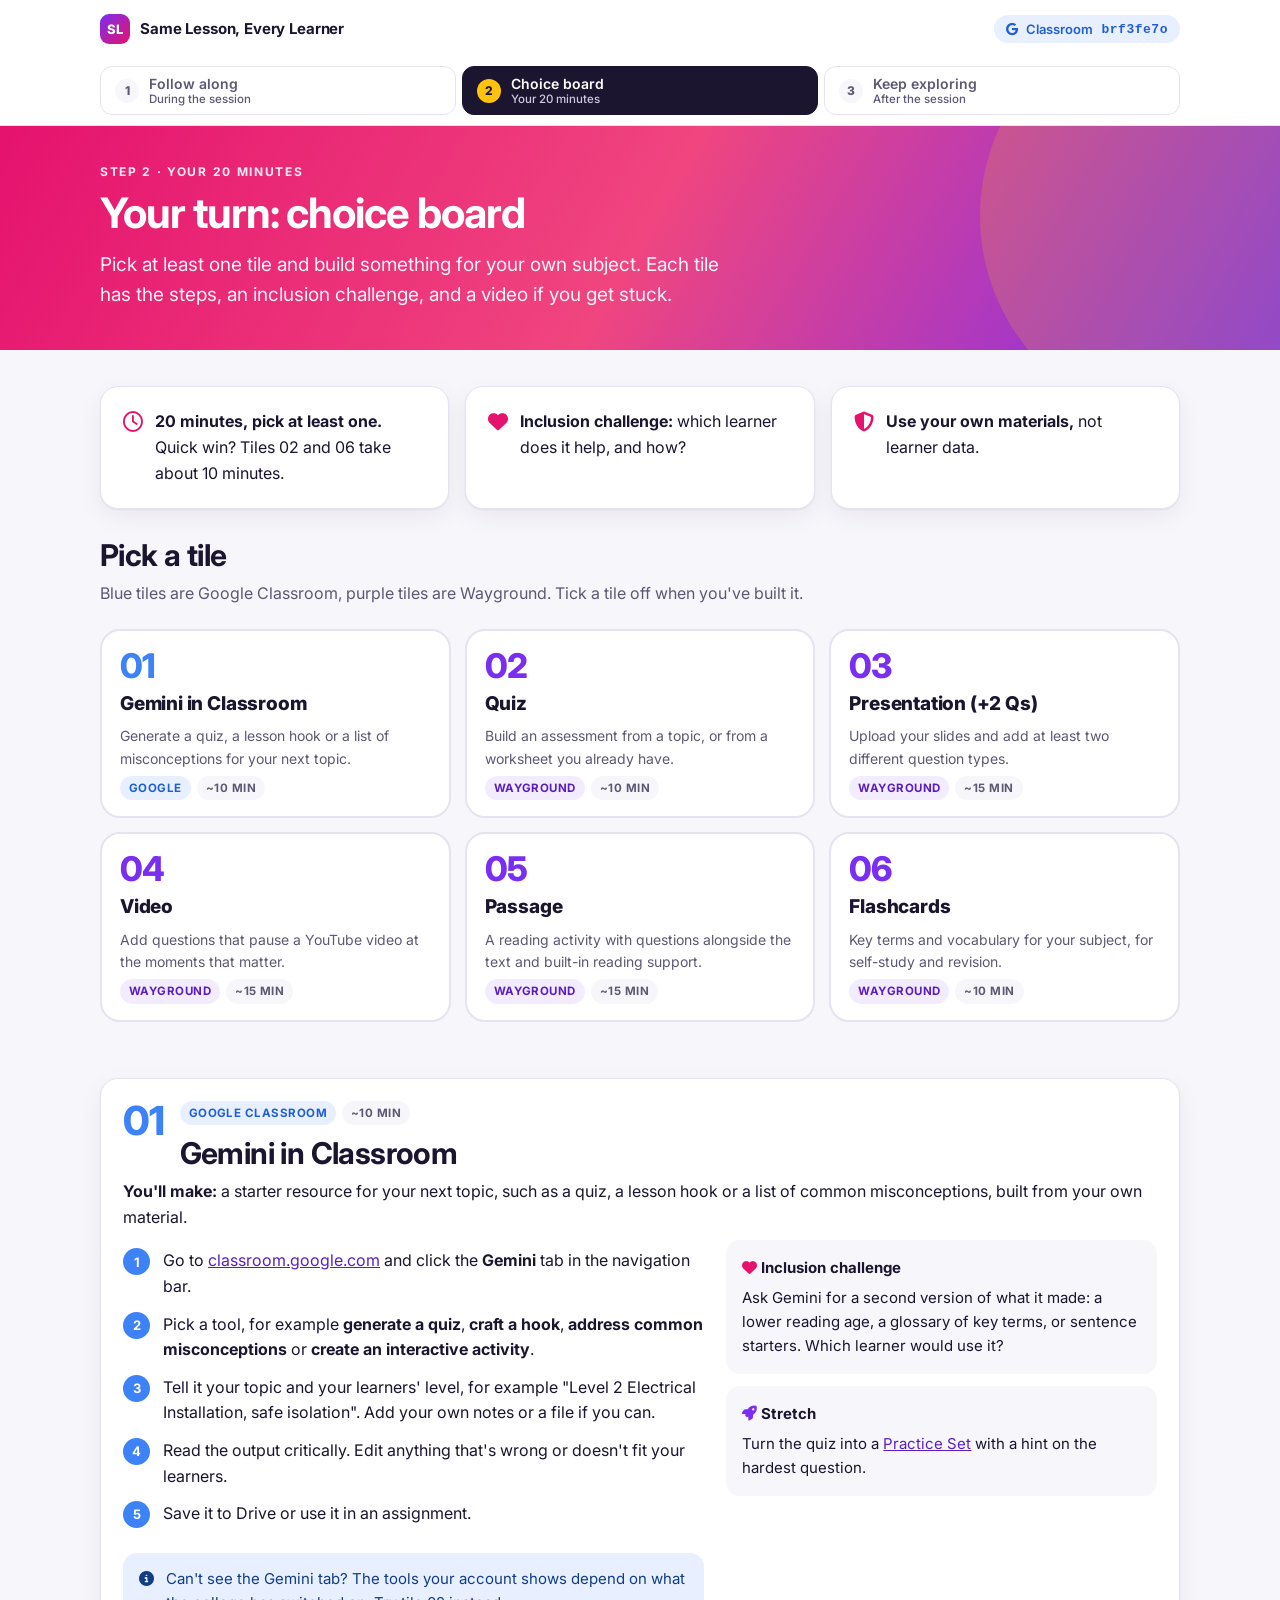
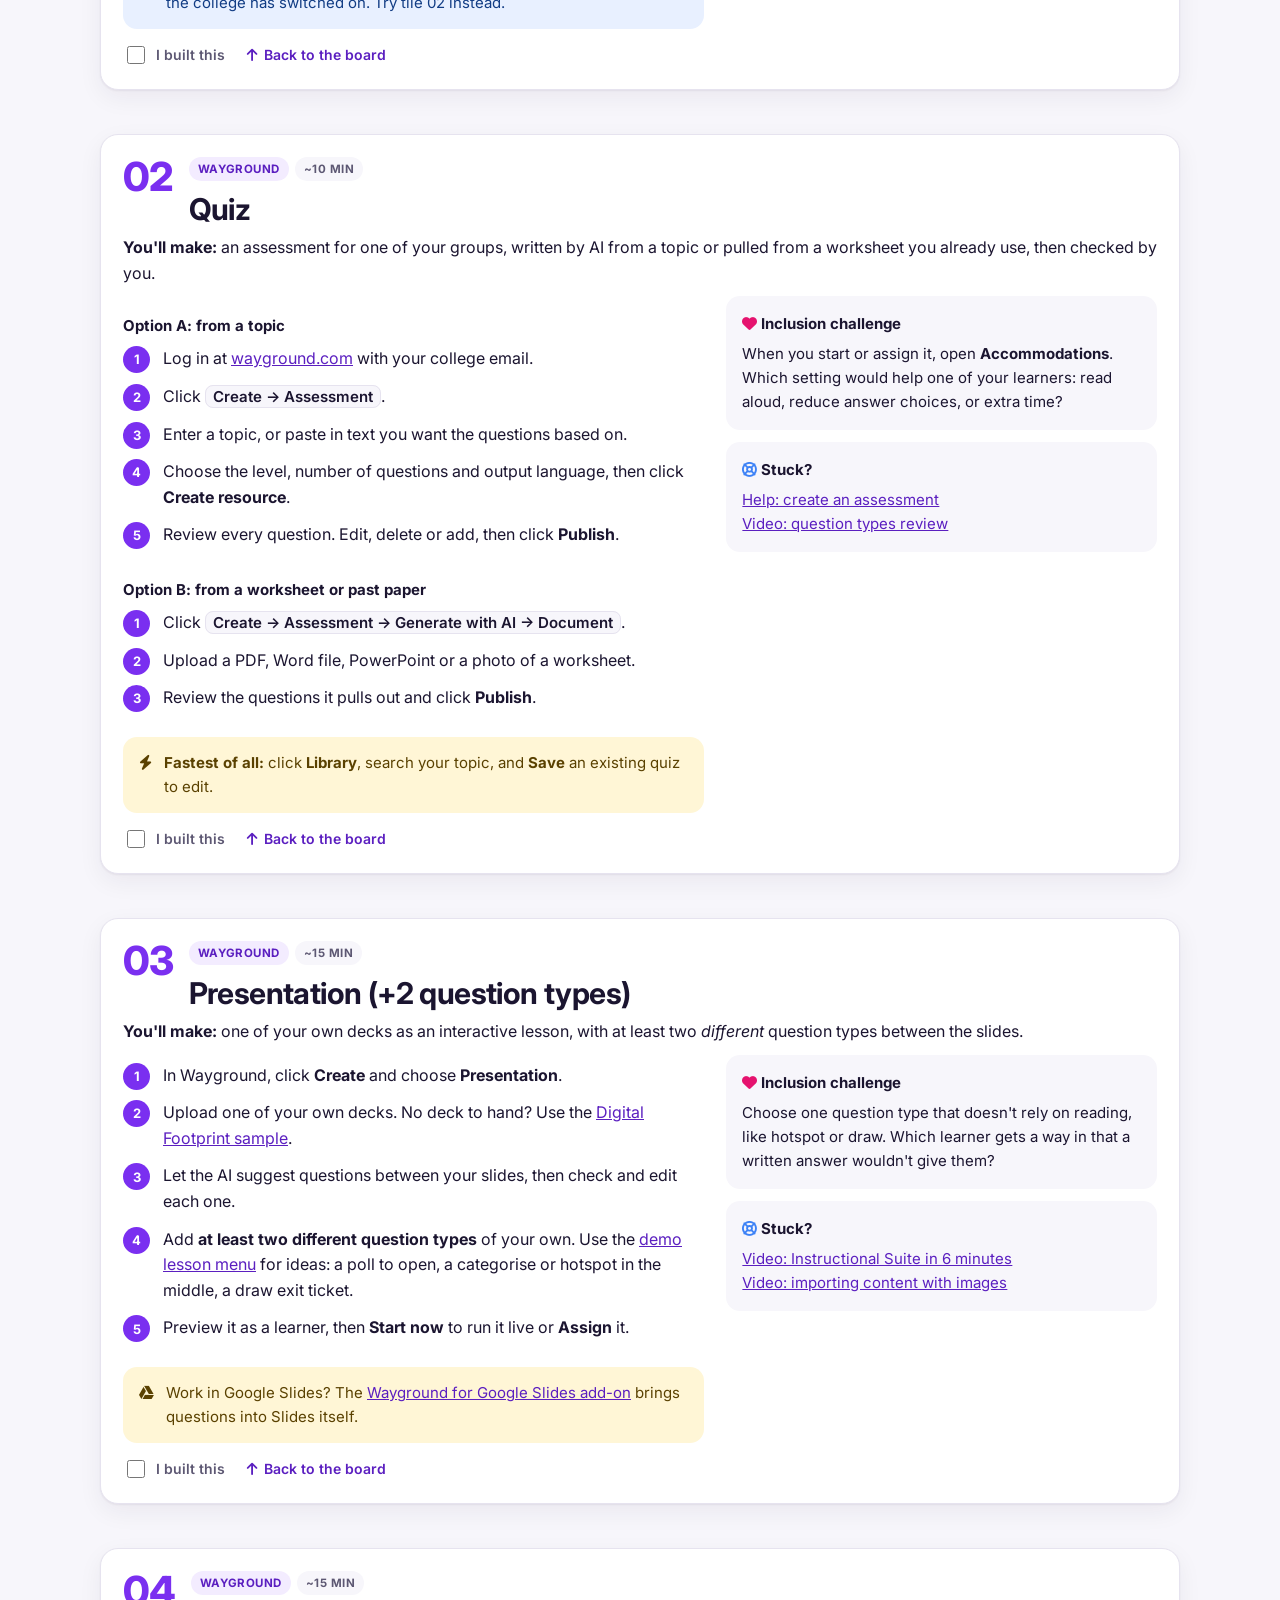
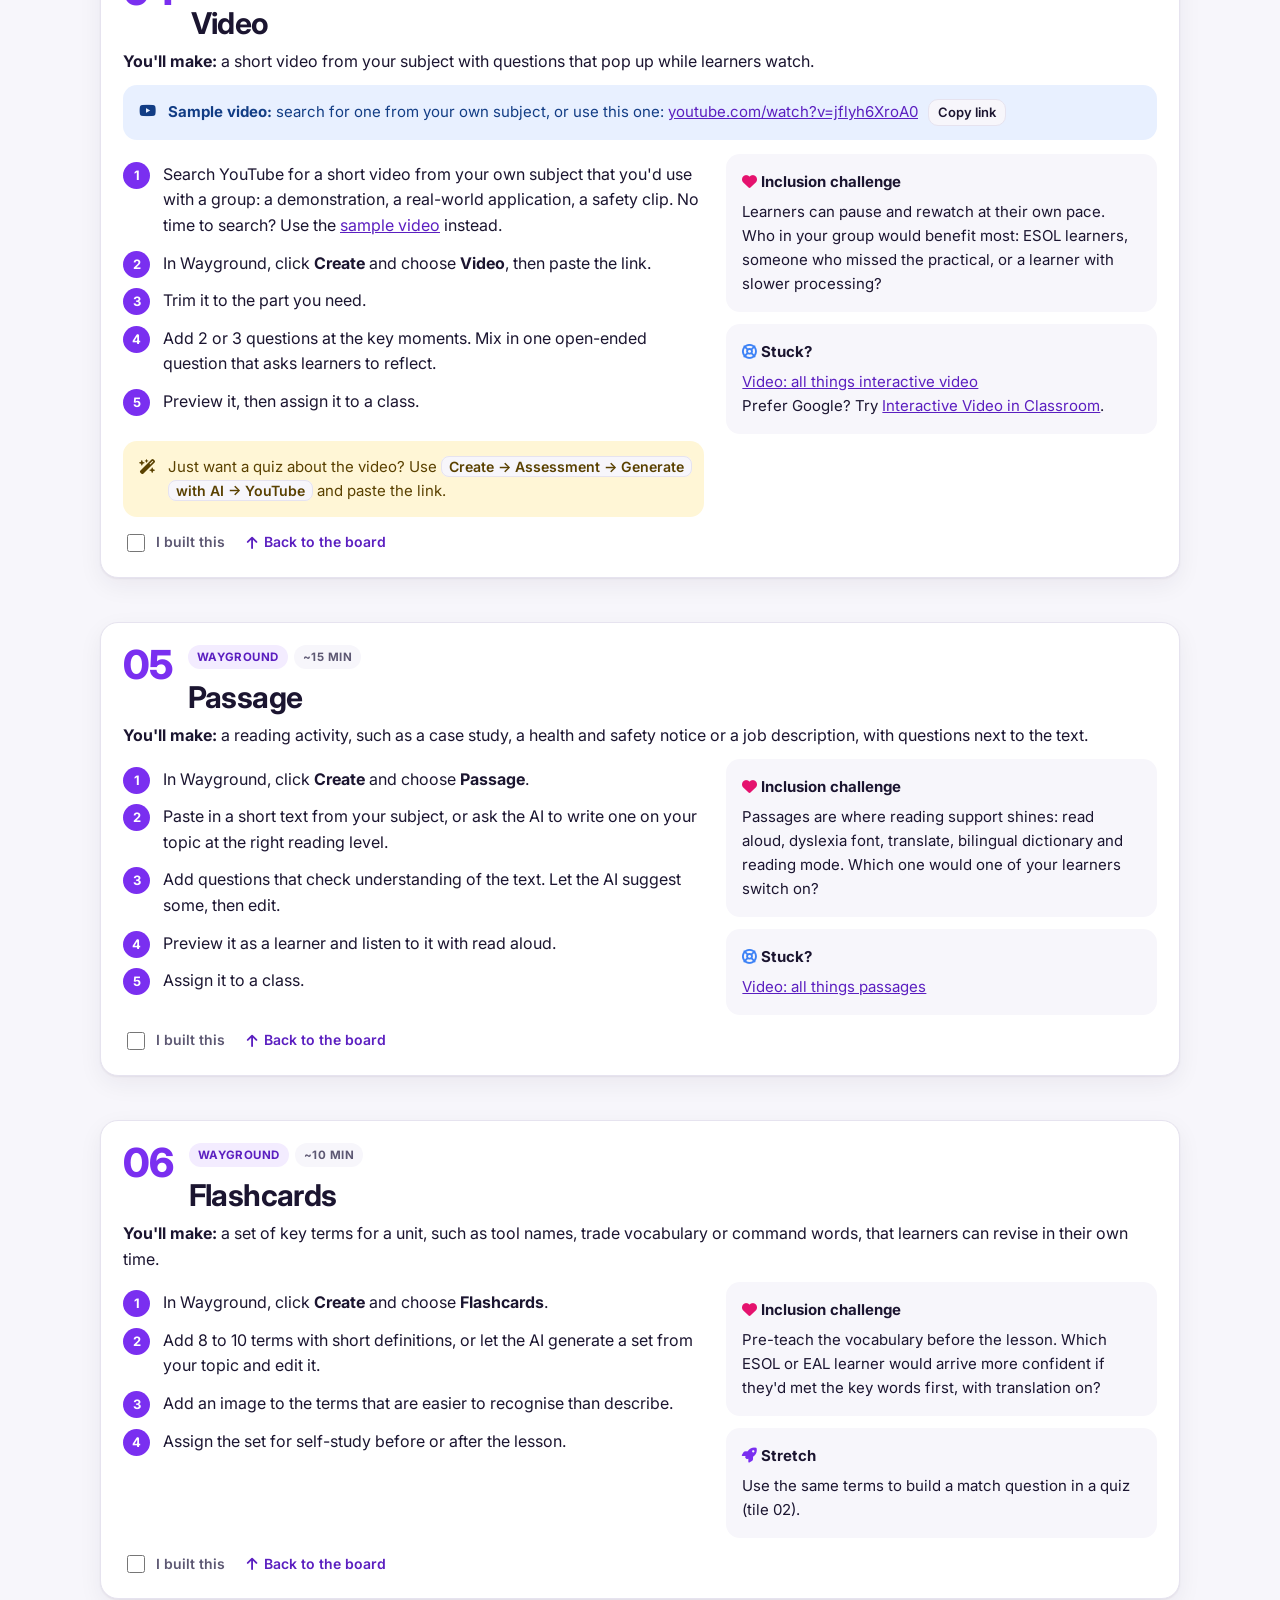
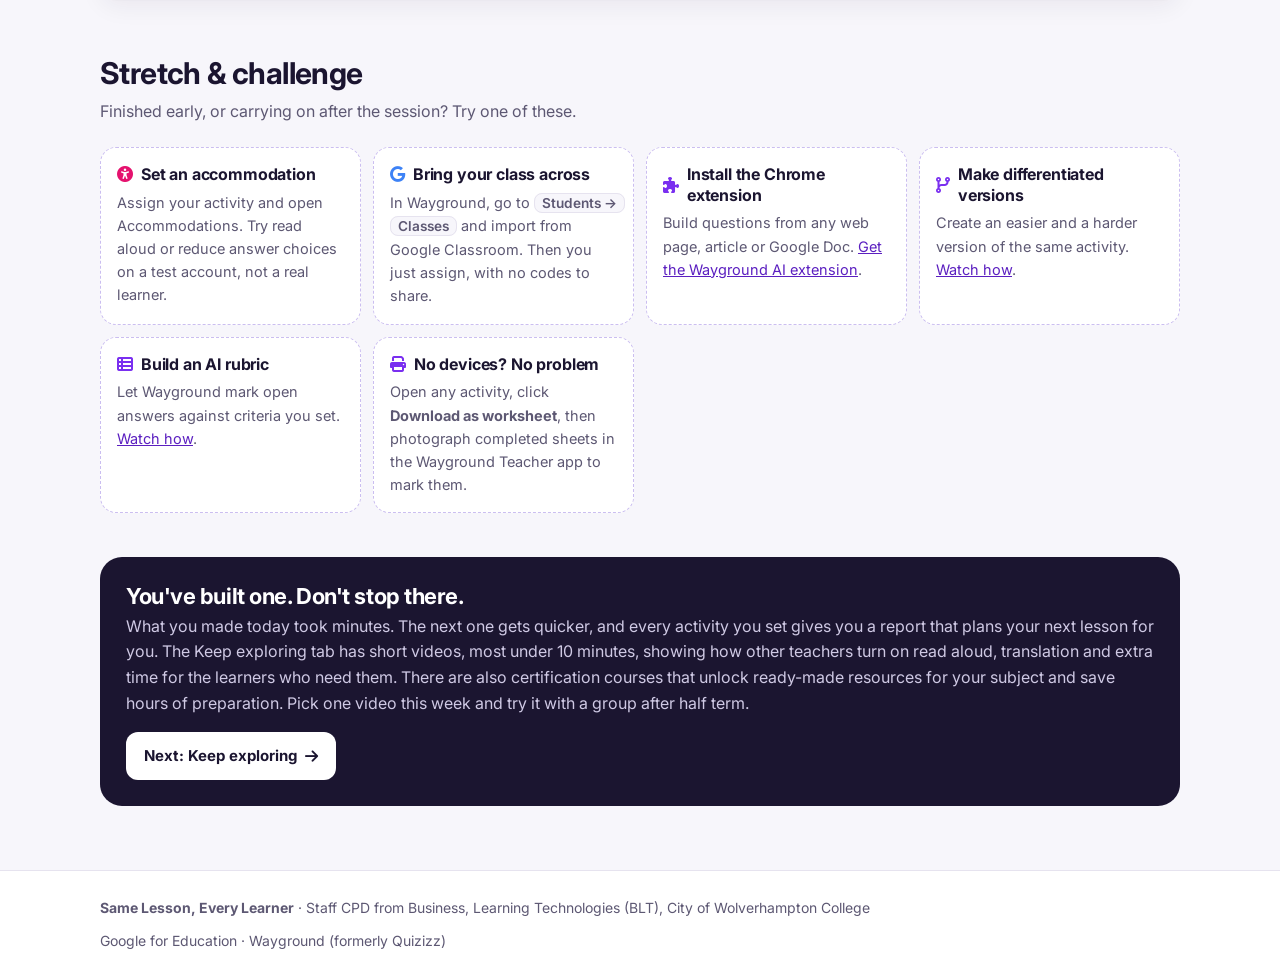
==== commit bb4d59a9: "Footer: credit Business, Learning Technologies (BLT) Co-Authored-By: Claude Opus 5.5 <noreply@anthro" ====
--- a/choice-board.html
+++ b/choice-board.html
@@ -12,7 +12,7 @@
 <link rel="preconnect" href="https://fonts.gstatic.com" crossorigin>
 <link href="https://fonts.googleapis.com/css2?family=Inter:wght@400;500;600;700;800&display=swap" rel="stylesheet">
 <link href="https://cdnjs.cloudflare.com/ajax/libs/font-awesome/6.5.2/css/all.min.css" rel="stylesheet">
-<link href="assets/style.css?v=202610262150" rel="stylesheet">
+<link href="assets/style.css?v=202610262153" rel="stylesheet">
 </head>
 <body>
 <a class="skip" href="#main">Skip to content</a>
@@ -235,10 +235,10 @@
 
 <footer>
   <div class="wrap">
-    <p><strong>Same Lesson, Every Learner</strong> · Staff CPD, City of Wolverhampton College</p>
+    <p><strong>Same Lesson, Every Learner</strong> · Staff CPD from Business, Learning Technologies (BLT), City of Wolverhampton College</p>
     <p>Google for Education · Wayground (formerly Quizizz)</p>
   </div>
 </footer>
-<script src="assets/site.js?v=202610262150"></script>
+<script src="assets/site.js?v=202610262153"></script>
 </body>
 </html>
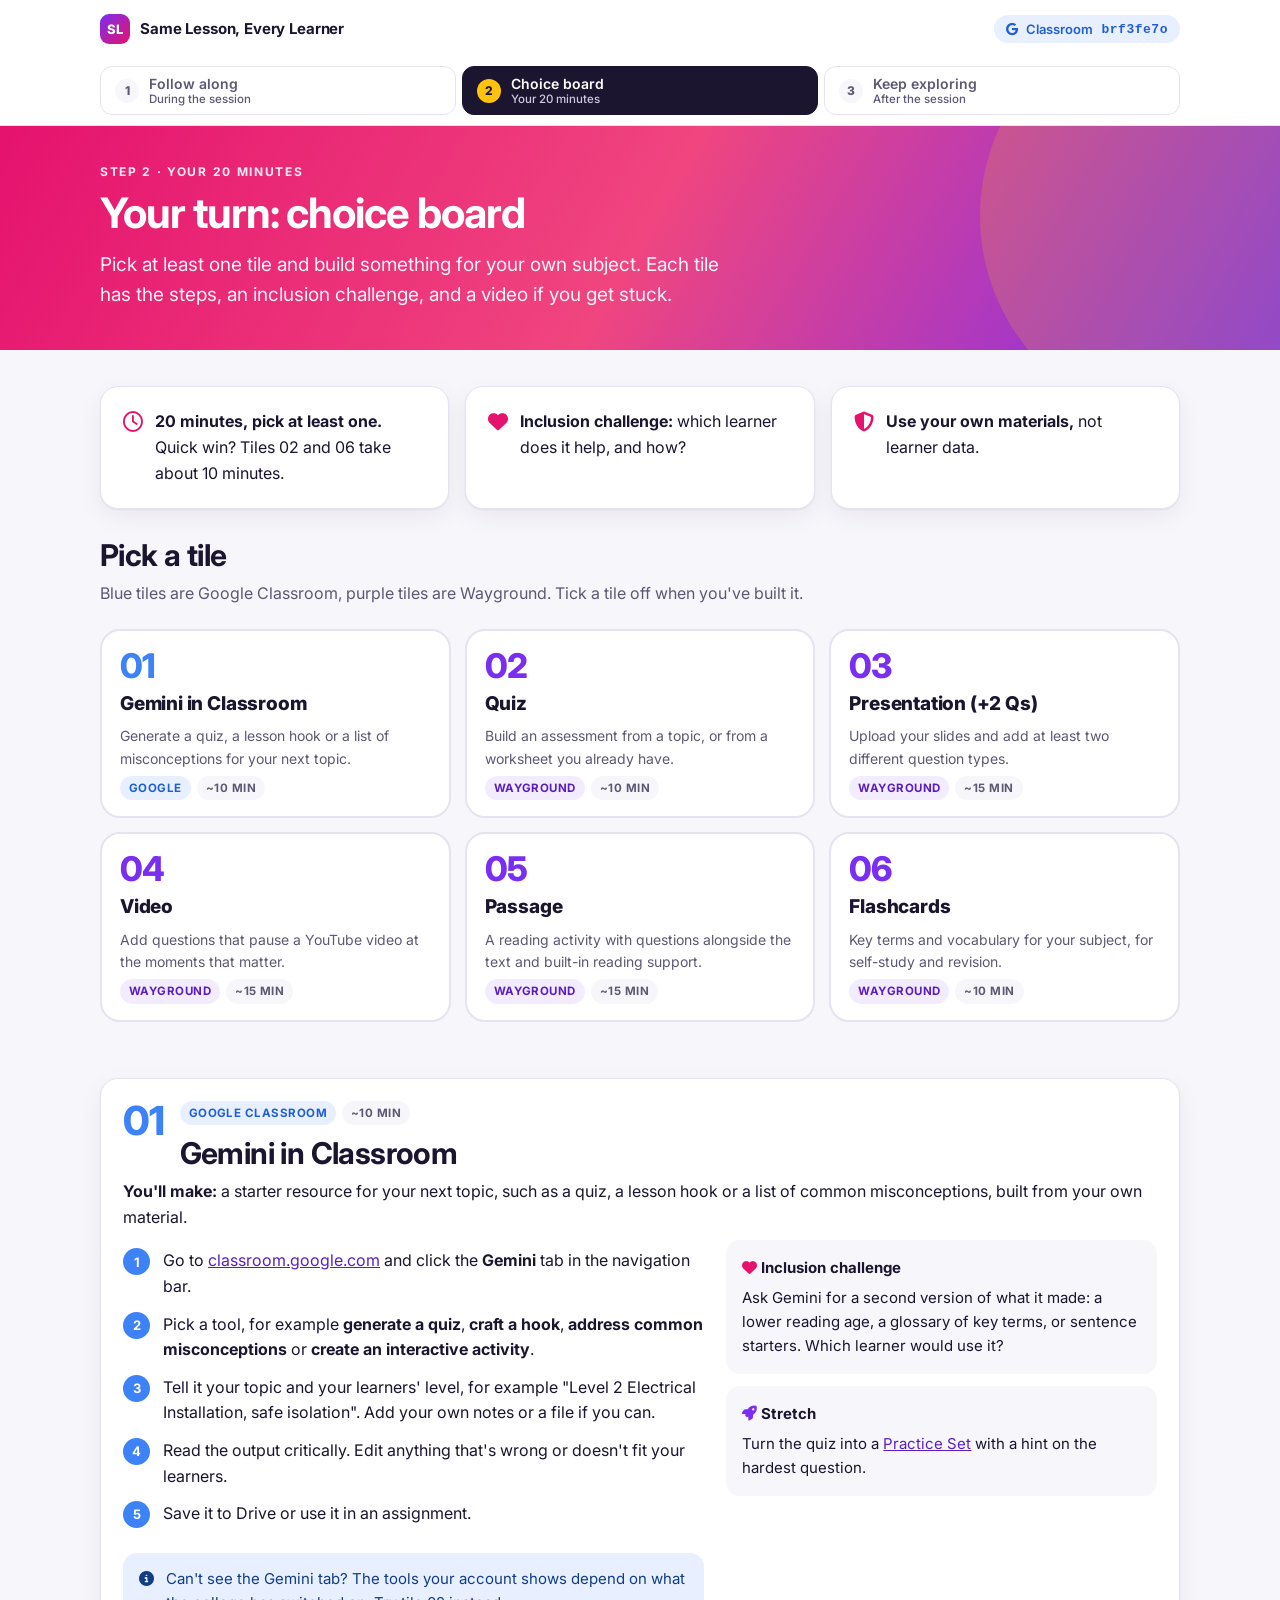
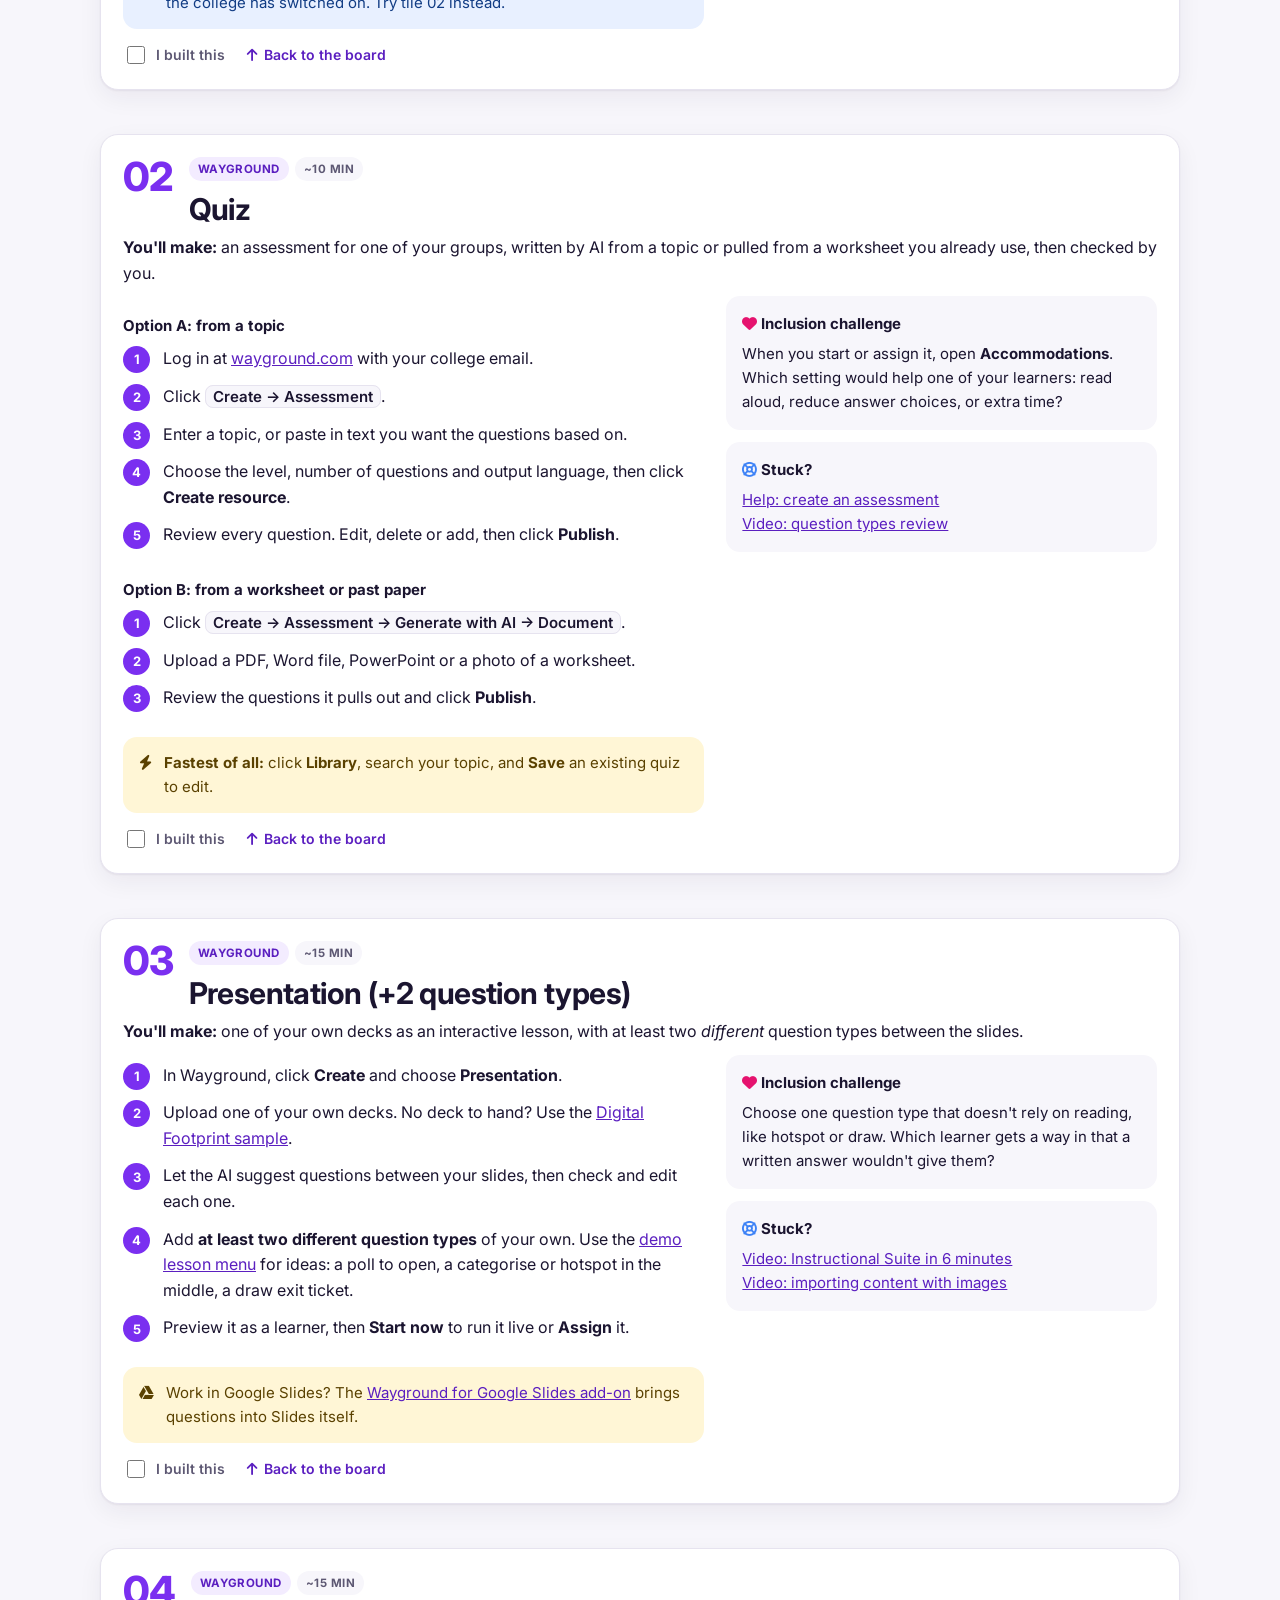
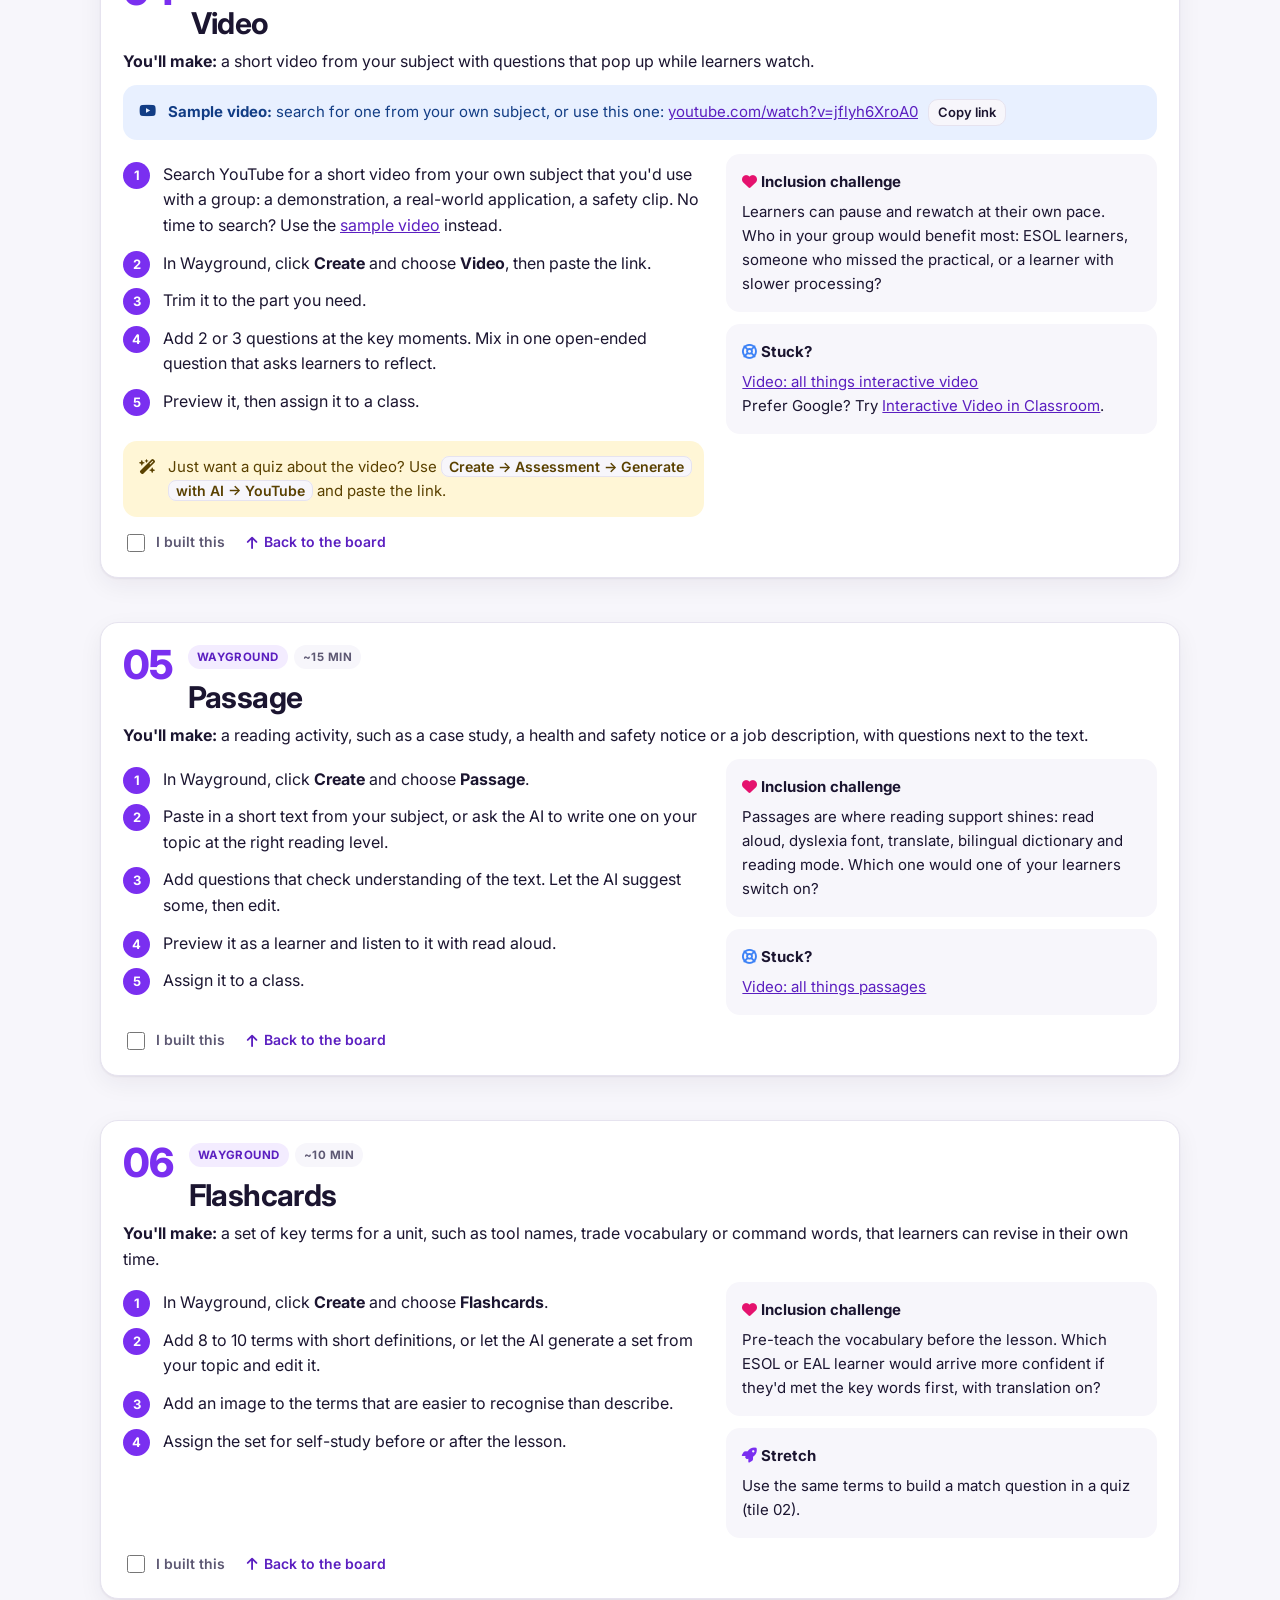
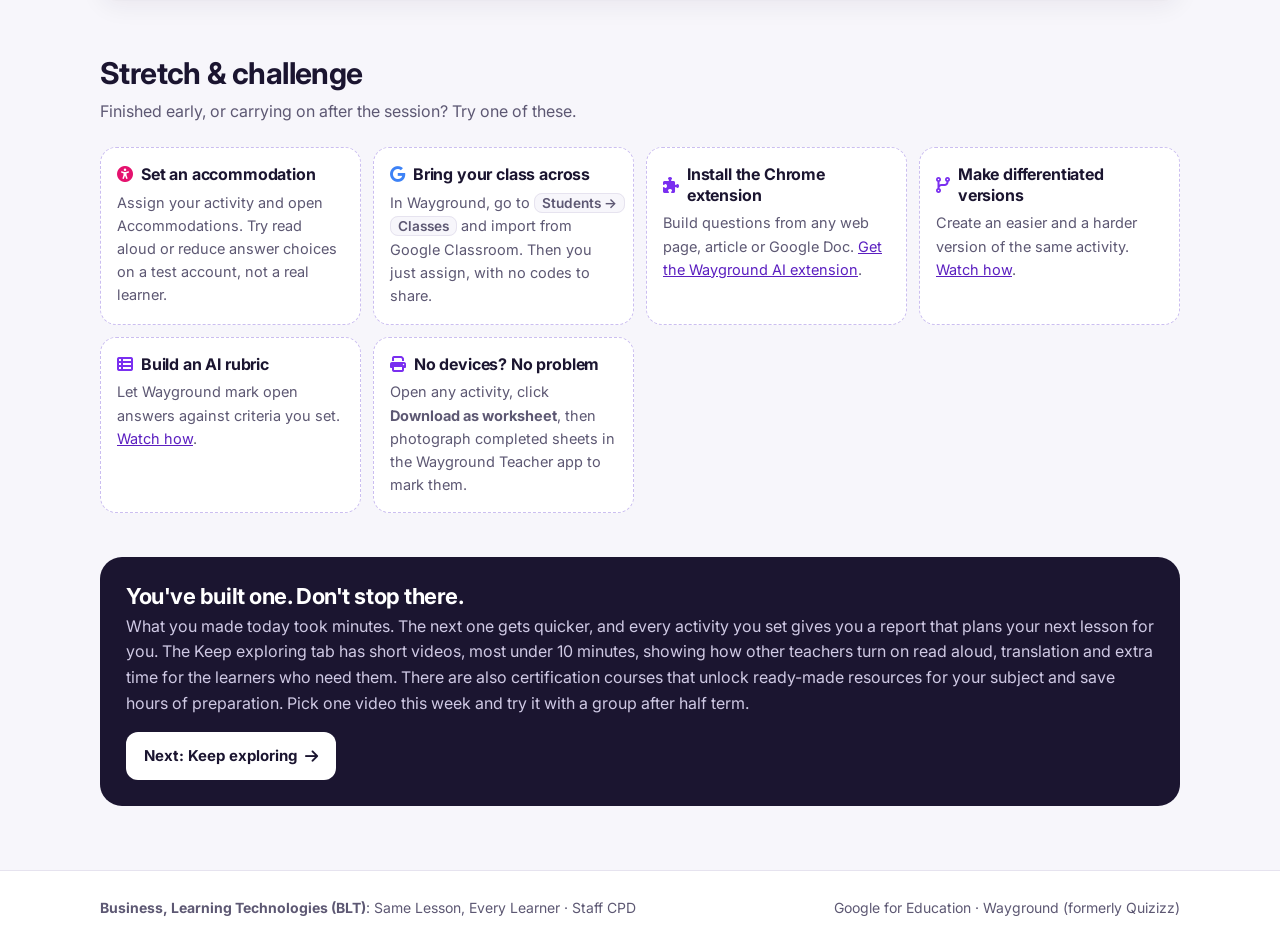
==== commit 43cb8a30: "Footer: BLT credit on the left, tools on the right, one line Co-Authored-By: Claude Opus 5.5 <norepl" ====
--- a/choice-board.html
+++ b/choice-board.html
@@ -12,7 +12,7 @@
 <link rel="preconnect" href="https://fonts.gstatic.com" crossorigin>
 <link href="https://fonts.googleapis.com/css2?family=Inter:wght@400;500;600;700;800&display=swap" rel="stylesheet">
 <link href="https://cdnjs.cloudflare.com/ajax/libs/font-awesome/6.5.2/css/all.min.css" rel="stylesheet">
-<link href="assets/style.css?v=202610262153" rel="stylesheet">
+<link href="assets/style.css?v=202610262156" rel="stylesheet">
 </head>
 <body>
 <a class="skip" href="#main">Skip to content</a>
@@ -235,10 +235,10 @@
 
 <footer>
   <div class="wrap">
-    <p><strong>Same Lesson, Every Learner</strong> · Staff CPD from Business, Learning Technologies (BLT), City of Wolverhampton College</p>
+    <p><strong>Business, Learning Technologies (BLT)</strong>: Same Lesson, Every Learner · Staff CPD</p>
     <p>Google for Education · Wayground (formerly Quizizz)</p>
   </div>
 </footer>
-<script src="assets/site.js?v=202610262153"></script>
+<script src="assets/site.js?v=202610262156"></script>
 </body>
 </html>
--- a/assets/style.css
+++ b/assets/style.css
@@ -322,3 +322,6 @@
 .res .rt { margin-bottom: 6px; }
 .res .rd { margin-top: 0; }
 .res .rk { margin-top: 8px; }
+footer .wrap { flex-wrap: nowrap; align-items: center; }
+footer p { white-space: nowrap; }
+@media (max-width: 860px) { footer .wrap { flex-wrap: wrap; } footer p { white-space: normal; } }
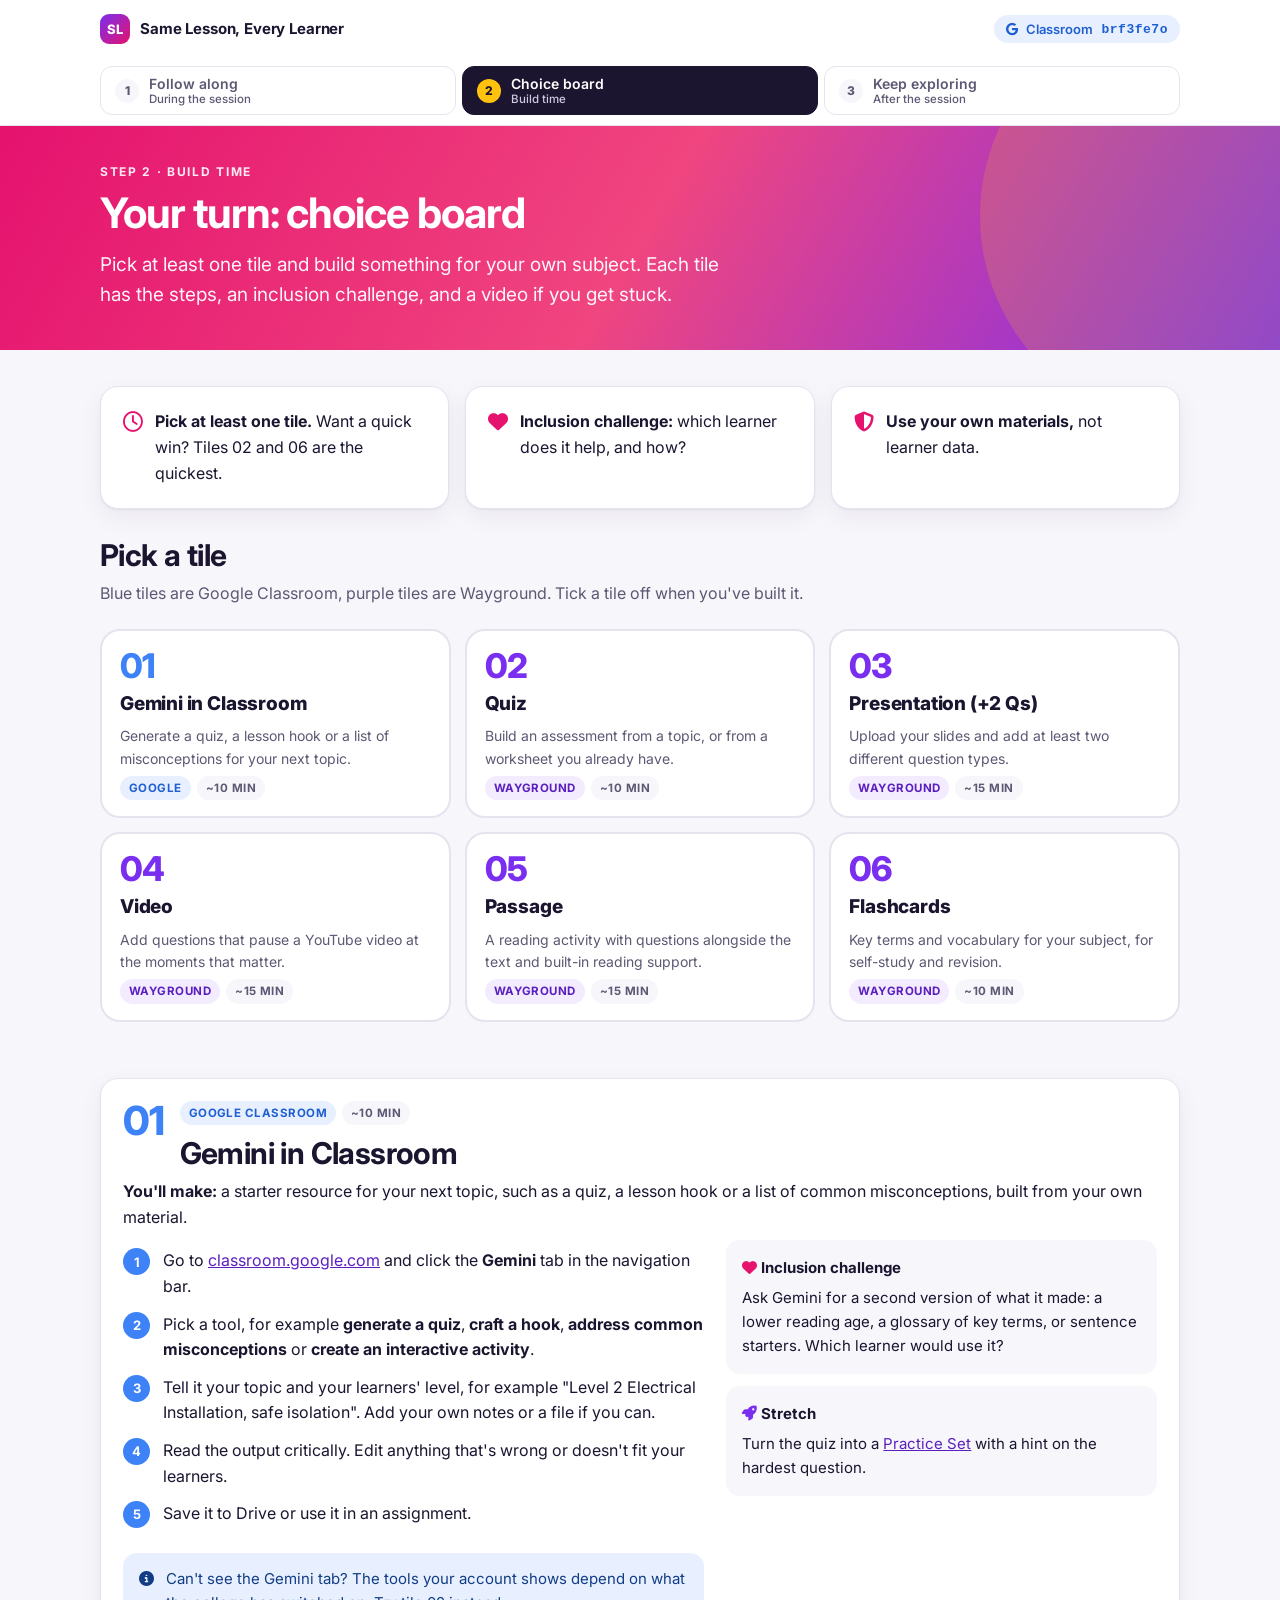
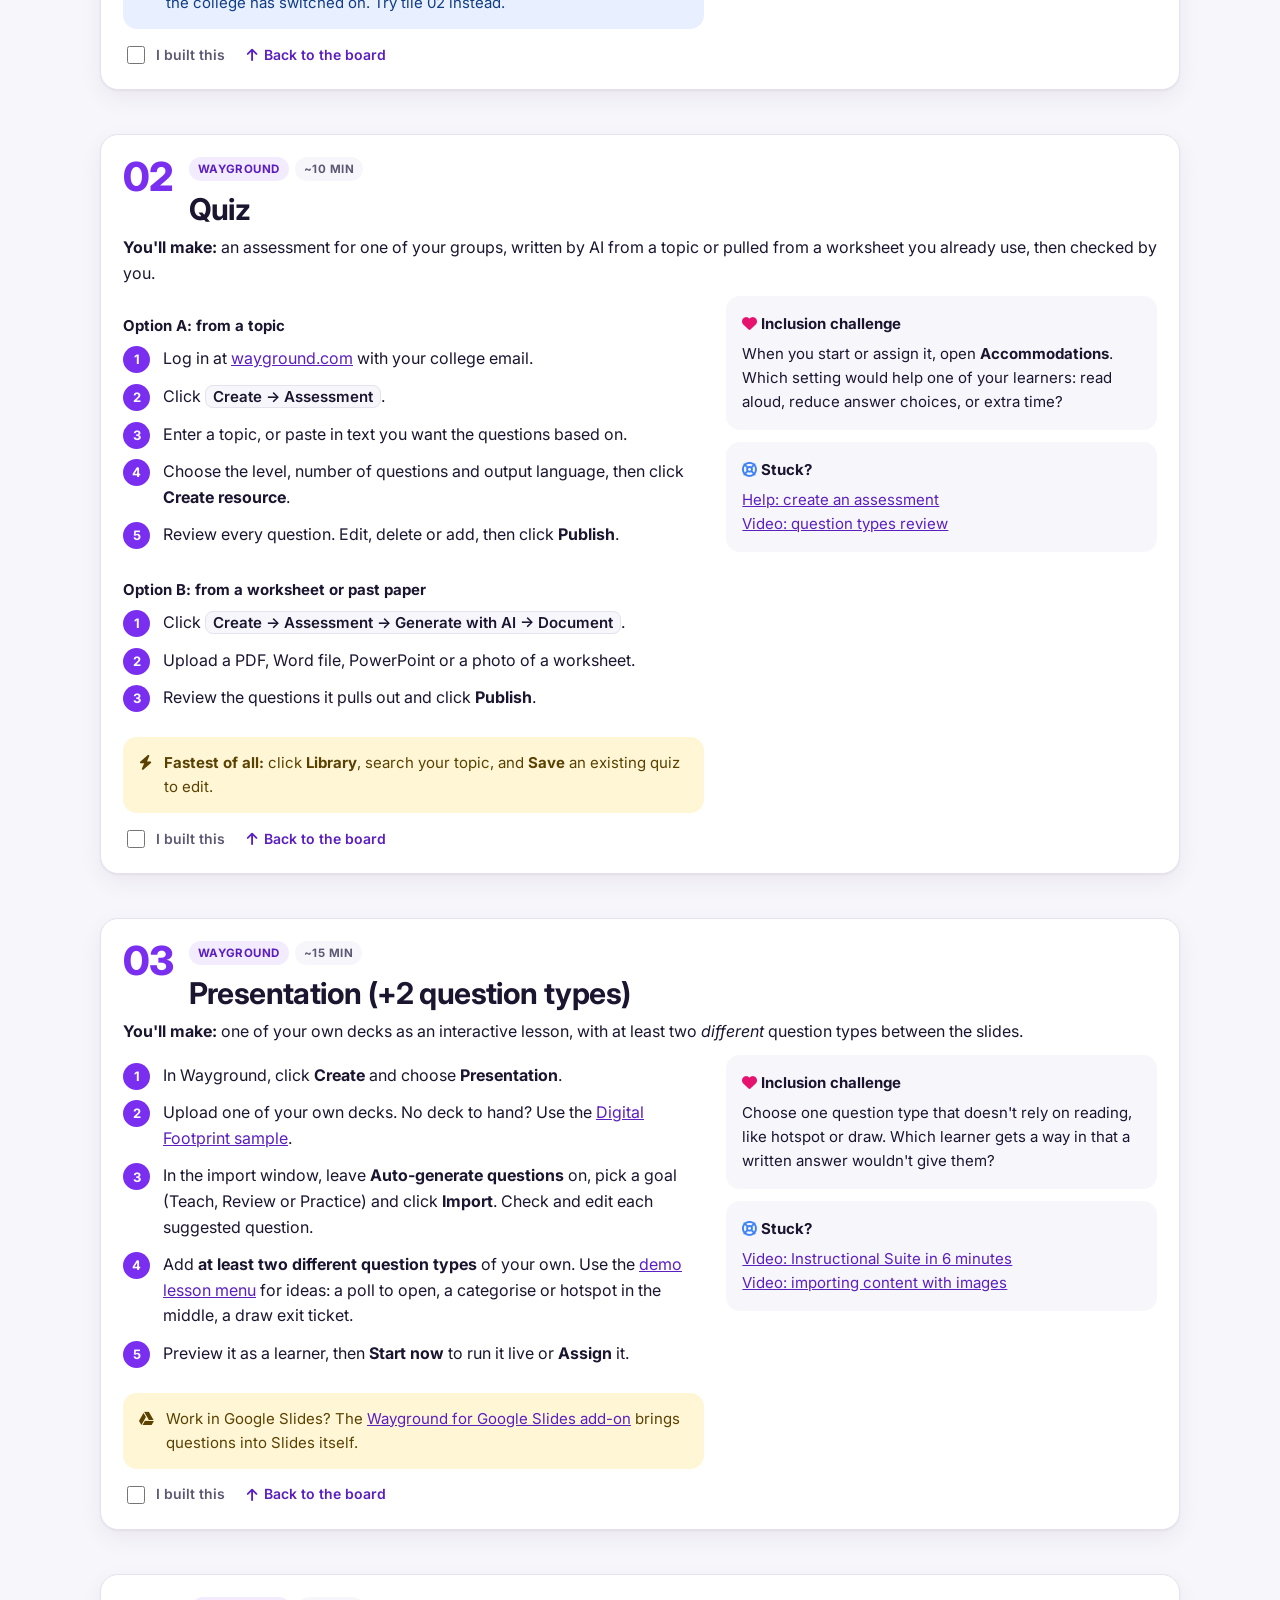
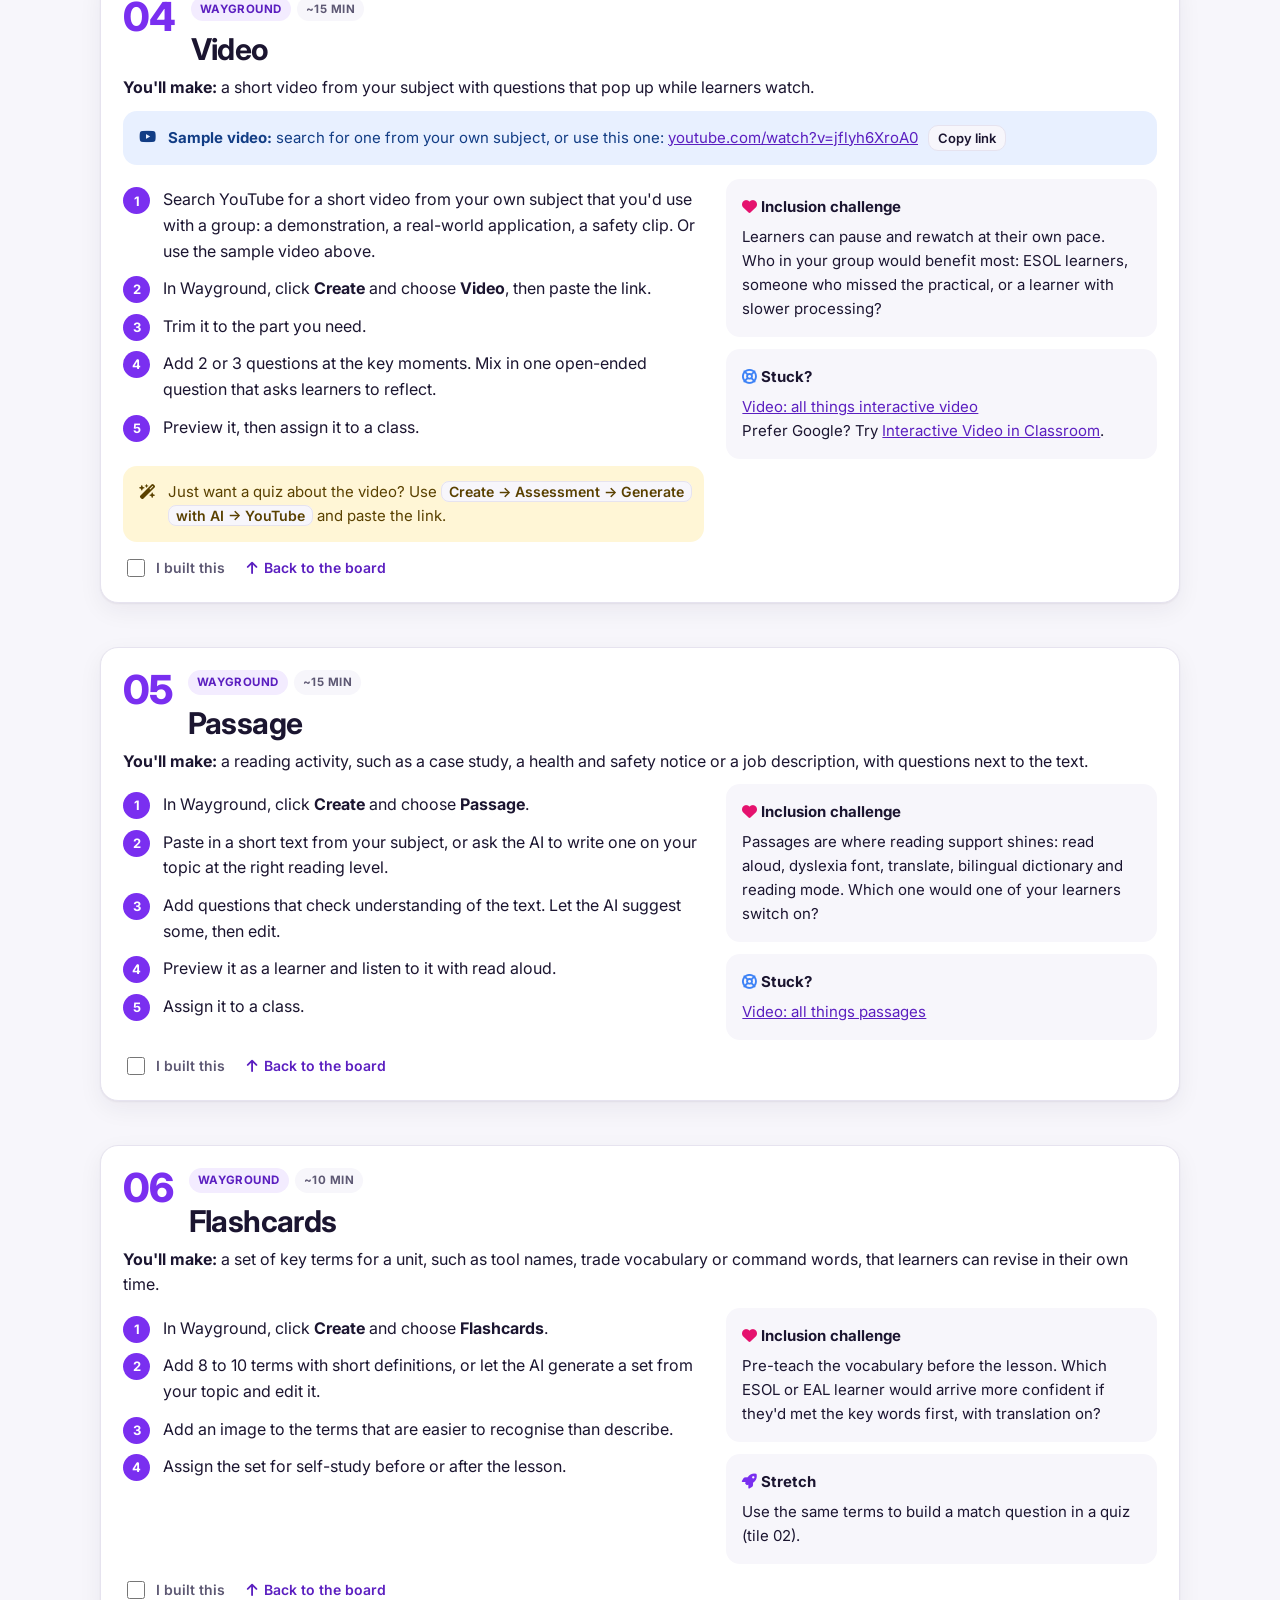
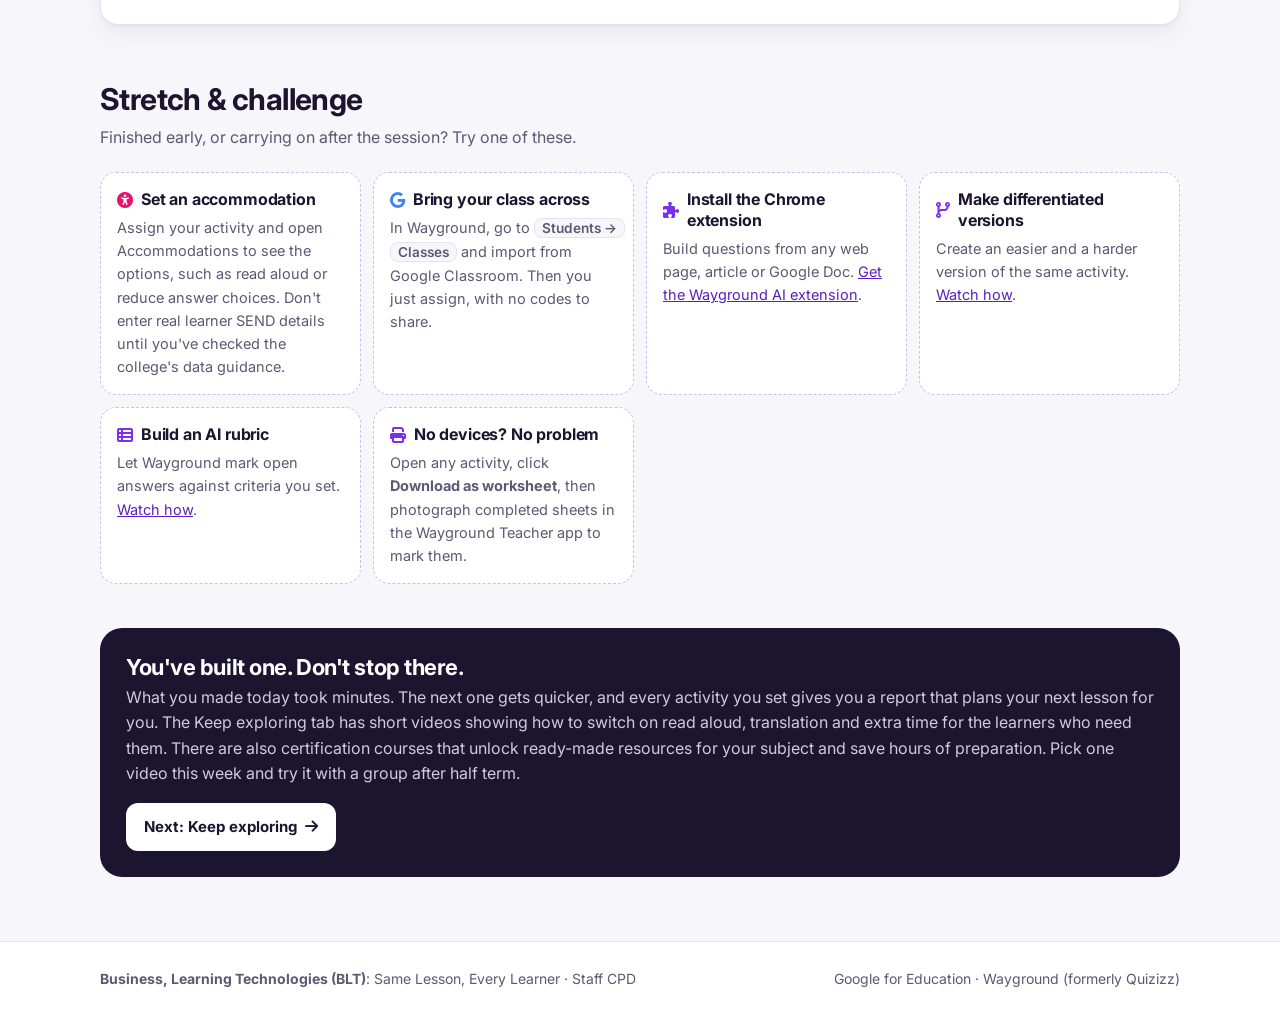
==== commit 4787ce39: "Review pass: clearer steps, no fixed timings, remove unverified claims - Remove remaining '20 minute" ====
--- a/choice-board.html
+++ b/choice-board.html
@@ -4,15 +4,15 @@
 <meta charset="UTF-8">
 <meta name="viewport" content="width=device-width, initial-scale=1.0">
 <title>Choice Board | Same Lesson, Every Learner</title>
-<meta name="description" content="Your 20 minutes: pick a tile and build something for your own subject.">
+<meta name="description" content="Build time: pick a tile and build something for your own subject.">
 <meta property="og:title" content="Choice Board | Same Lesson, Every Learner">
-<meta property="og:description" content="Your 20 minutes: pick a tile and build something for your own subject.">
+<meta property="og:description" content="Build time: pick a tile and build something for your own subject.">
 <link rel="icon" href="data:image/svg+xml,%3Csvg xmlns='http://www.w3.org/2000/svg' viewBox='0 0 32 32'%3E%3Crect width='32' height='32' rx='8' fill='%237a2ff0'/%3E%3Ctext x='16' y='22' font-family='Arial' font-weight='700' font-size='15' fill='white' text-anchor='middle'%3ESL%3C/text%3E%3C/svg%3E">
 <link rel="preconnect" href="https://fonts.googleapis.com">
 <link rel="preconnect" href="https://fonts.gstatic.com" crossorigin>
 <link href="https://fonts.googleapis.com/css2?family=Inter:wght@400;500;600;700;800&display=swap" rel="stylesheet">
 <link href="https://cdnjs.cloudflare.com/ajax/libs/font-awesome/6.5.2/css/all.min.css" rel="stylesheet">
-<link href="assets/style.css?v=202610262156" rel="stylesheet">
+<link href="assets/style.css?v=202610262221" rel="stylesheet">
 </head>
 <body>
 <a class="skip" href="#main">Skip to content</a>
@@ -24,7 +24,7 @@
     </div>
     <nav class="steps" aria-label="Session sections">
       <a class="step-link" href="follow-along.html"><span class="num">1</span><span class="t">Follow along<small>During the session</small></span></a>
-      <a class="step-link" href="choice-board.html" aria-current="page"><span class="num">2</span><span class="t">Choice board<small>Your 20 minutes</small></span></a>
+      <a class="step-link" href="choice-board.html" aria-current="page"><span class="num">2</span><span class="t">Choice board<small>Build time</small></span></a>
       <a class="step-link" href="explore.html"><span class="num">3</span><span class="t">Keep exploring<small>After the session</small></span></a>
     </nav>
   </div>
@@ -32,7 +32,7 @@
 
 <section class="hero compact pink">
   <div class="wrap">
-    <p class="eyebrow">Step 2 · Your 20 minutes</p>
+    <p class="eyebrow">Step 2 · Build time</p>
     <h1>Your turn: choice board</h1>
     <p class="lede">Pick at least one tile and build something for your own subject. Each tile has the steps, an inclusion challenge, and a video if you get stuck.</p>
   </div>
@@ -42,7 +42,7 @@
   <div class="wrap">
 
     <div class="grid g3" style="margin-bottom:28px">
-      <div class="card" style="display:flex;gap:12px;align-items:flex-start"><i class="fa-regular fa-clock" style="color:var(--pink);font-size:20px;margin-top:3px" aria-hidden="true"></i><p><strong>20 minutes, pick at least one.</strong> Quick win? Tiles 02 and 06 take about 10 minutes.</p></div>
+      <div class="card" style="display:flex;gap:12px;align-items:flex-start"><i class="fa-regular fa-clock" style="color:var(--pink);font-size:20px;margin-top:3px" aria-hidden="true"></i><p><strong>Pick at least one tile.</strong> Want a quick win? Tiles 02 and 06 are the quickest.</p></div>
       <div class="card" style="display:flex;gap:12px;align-items:flex-start"><i class="fa-solid fa-heart" style="color:var(--pink);font-size:20px;margin-top:3px" aria-hidden="true"></i><p><strong>Inclusion challenge:</strong> which learner does it help, and how?</p></div>
       <div class="card" style="display:flex;gap:12px;align-items:flex-start"><i class="fa-solid fa-shield-halved" style="color:var(--pink);font-size:20px;margin-top:3px" aria-hidden="true"></i><p><strong>Use your own materials,</strong> not learner data.</p></div>
     </div>
@@ -123,7 +123,7 @@
           <ol class="steplist purple">
             <li>In Wayground, click <strong>Create</strong> and choose <strong>Presentation</strong>.</li>
             <li>Upload one of your own decks. No deck to hand? Use the <a href="downloads/Your_Digital_Footprint_-_Wayground_Sample.pptx" download>Digital Footprint sample</a>.</li>
-            <li>Let the AI suggest questions between your slides, then check and edit each one.</li>
+            <li>In the import window, leave <strong>Auto-generate questions</strong> on, pick a goal (Teach, Review or Practice) and click <strong>Import</strong>. Check and edit each suggested question.</li>
             <li>Add <strong>at least two different question types</strong> of your own. Use the <a href="follow-along.html#demo-lesson">demo lesson menu</a> for ideas: a poll to open, a categorise or hotspot in the middle, a draw exit ticket.</li>
             <li>Preview it as a learner, then <strong>Start now</strong> to run it live or <strong>Assign</strong> it.</li>
           </ol>
@@ -146,7 +146,7 @@
       <div class="task-cols">
         <div>
           <ol class="steplist purple">
-            <li>Search YouTube for a short video from your own subject that you'd use with a group: a demonstration, a real-world application, a safety clip. No time to search? Use the <a href="https://www.youtube.com/watch?v=jflyh6XroA0" target="_blank" rel="noopener">sample video</a> instead.</li>
+            <li>Search YouTube for a short video from your own subject that you'd use with a group: a demonstration, a real-world application, a safety clip. Or use the sample video above.</li>
             <li>In Wayground, click <strong>Create</strong> and choose <strong>Video</strong>, then paste the link.</li>
             <li>Trim it to the part you need.</li>
             <li>Add 2 or 3 questions at the key moments. Mix in one open-ended question that asks learners to reflect.</li>
@@ -213,7 +213,7 @@
       <h2>Stretch &amp; challenge</h2>
       <p class="sub">Finished early, or carrying on after the session? Try one of these.</p>
       <div class="challenge-grid">
-        <div class="challenge"><h3><i class="fa-solid fa-universal-access" style="color:var(--pink)" aria-hidden="true"></i> Set an accommodation</h3><p>Assign your activity and open Accommodations. Try read aloud or reduce answer choices on a test account, not a real learner.</p></div>
+        <div class="challenge"><h3><i class="fa-solid fa-universal-access" style="color:var(--pink)" aria-hidden="true"></i> Set an accommodation</h3><p>Assign your activity and open Accommodations to see the options, such as read aloud or reduce answer choices. Don't enter real learner SEND details until you've checked the college's data guidance.</p></div>
         <div class="challenge"><h3><i class="fa-brands fa-google" style="color:var(--blue)" aria-hidden="true"></i> Bring your class across</h3><p>In Wayground, go to <span class="path">Students → Classes</span> and import from Google Classroom. Then you just assign, with no codes to share.</p></div>
         <div class="challenge"><h3><i class="fa-solid fa-puzzle-piece" style="color:var(--purple)" aria-hidden="true"></i> Install the Chrome extension</h3><p>Build questions from any web page, article or Google Doc. <a href="https://chromewebstore.google.com/detail/wayground-ai/jnegnfbcjklhkmoihoakeijbealomipg" target="_blank" rel="noopener">Get the Wayground AI extension</a>.</p></div>
         <div class="challenge"><h3><i class="fa-solid fa-code-branch" style="color:var(--purple)" aria-hidden="true"></i> Make differentiated versions</h3><p>Create an easier and a harder version of the same activity. <a href="https://www.loom.com/share/3ccc4bb20d664bf887d7e5e03ebe86bb" target="_blank" rel="noopener">Watch how</a>.</p></div>
@@ -225,7 +225,7 @@
     <div class="next-band">
       <div>
         <h2>You've built one. Don't stop there.</h2>
-        <p>What you made today took minutes. The next one gets quicker, and every activity you set gives you a report that plans your next lesson for you. The Keep exploring tab has short videos, most under 10 minutes, showing how other teachers turn on read aloud, translation and extra time for the learners who need them. There are also certification courses that unlock ready-made resources for your subject and save hours of preparation. Pick one video this week and try it with a group after half term.</p>
+        <p>What you made today took minutes. The next one gets quicker, and every activity you set gives you a report that plans your next lesson for you. The Keep exploring tab has short videos showing how to switch on read aloud, translation and extra time for the learners who need them. There are also certification courses that unlock ready-made resources for your subject and save hours of preparation. Pick one video this week and try it with a group after half term.</p>
       </div>
       <a class="btn light" href="explore.html">Next: Keep exploring <i class="fa-solid fa-arrow-right" aria-hidden="true"></i></a>
     </div>
@@ -239,6 +239,6 @@
     <p>Google for Education · Wayground (formerly Quizizz)</p>
   </div>
 </footer>
-<script src="assets/site.js?v=202610262156"></script>
+<script src="assets/site.js?v=202610262221"></script>
 </body>
 </html>
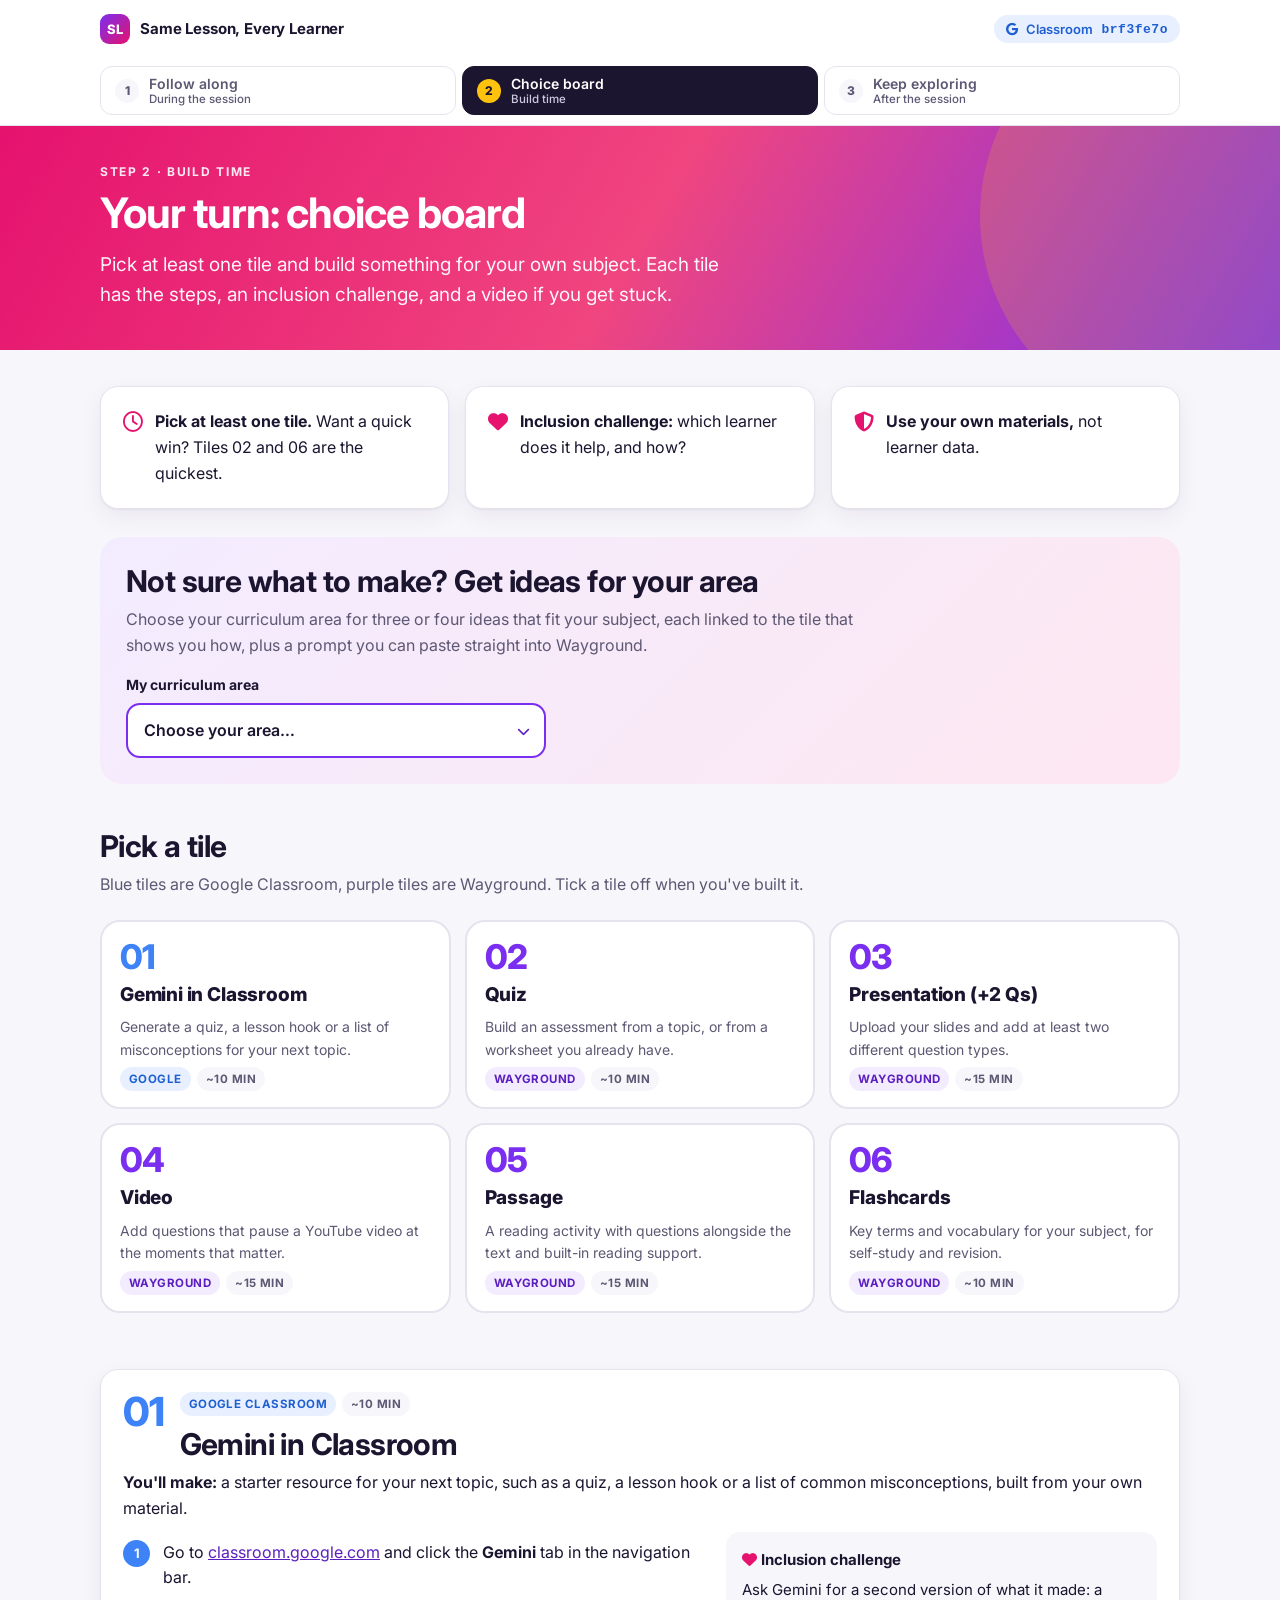
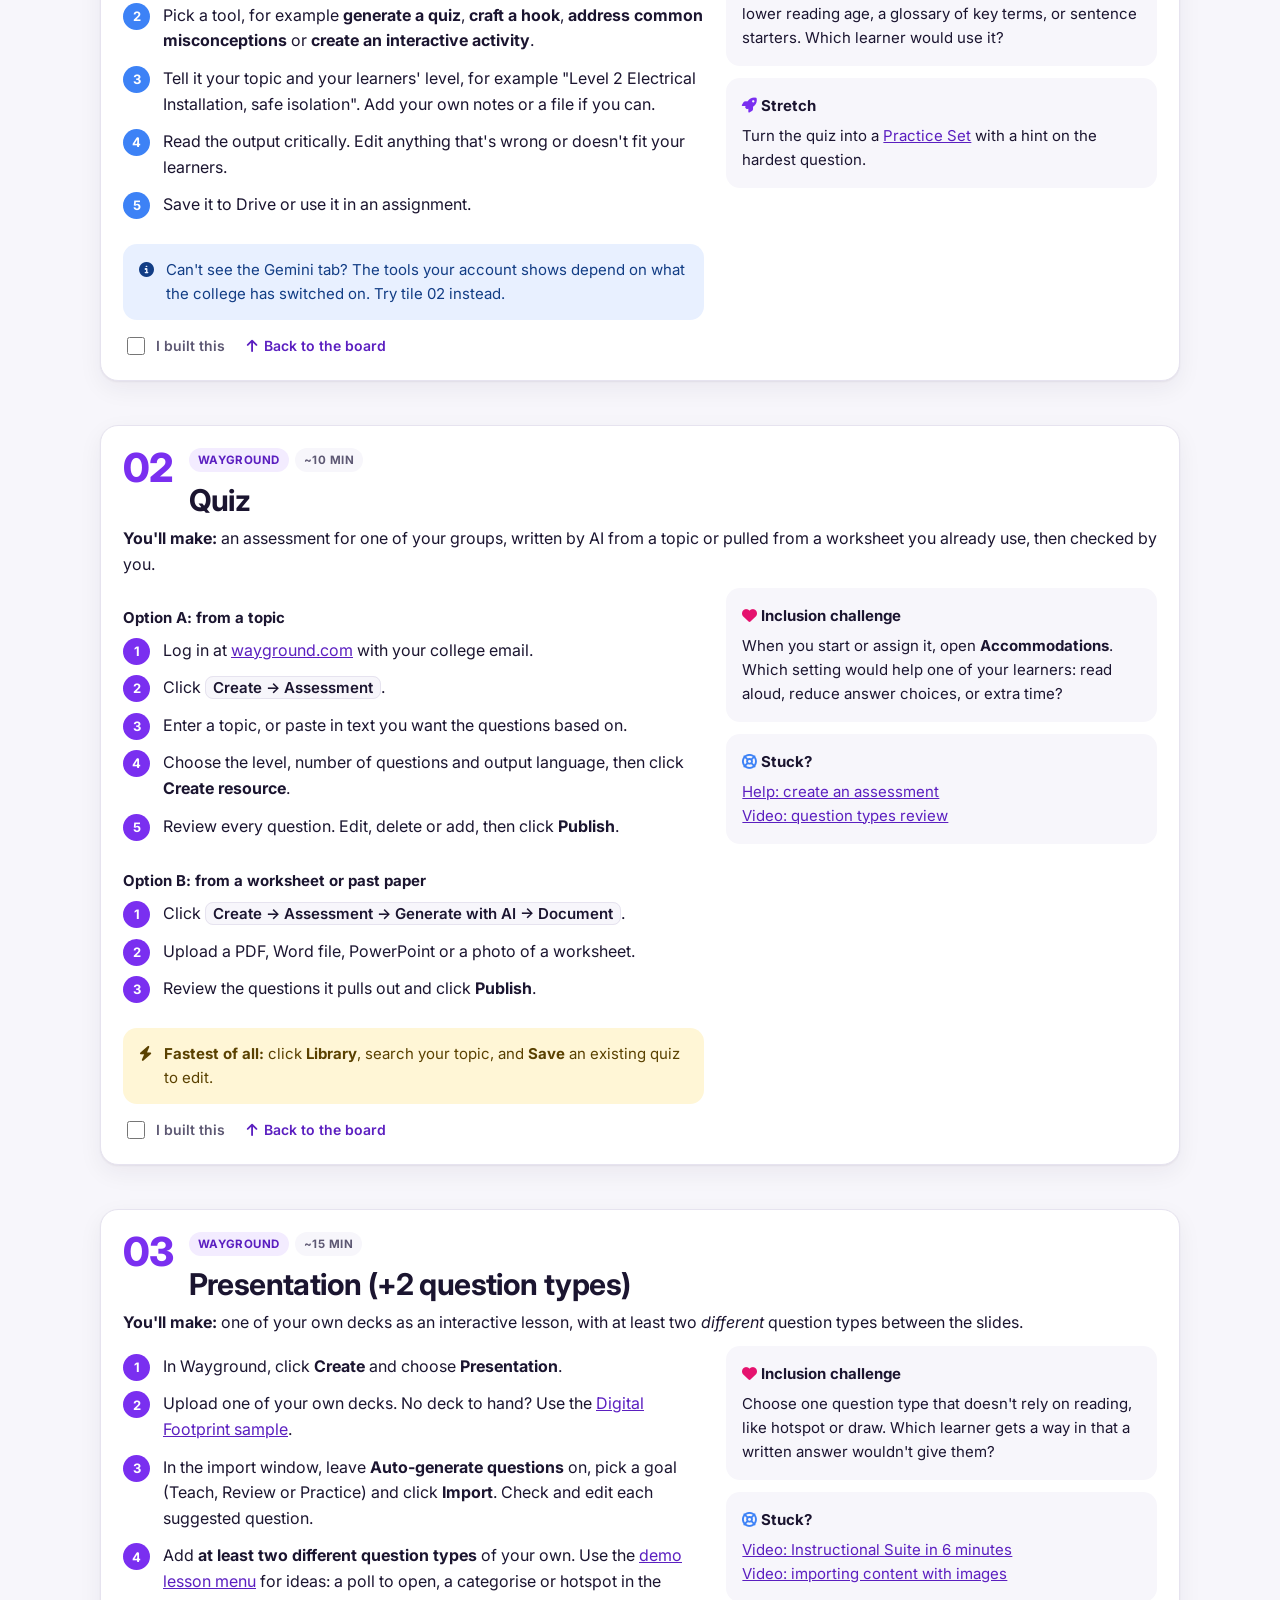
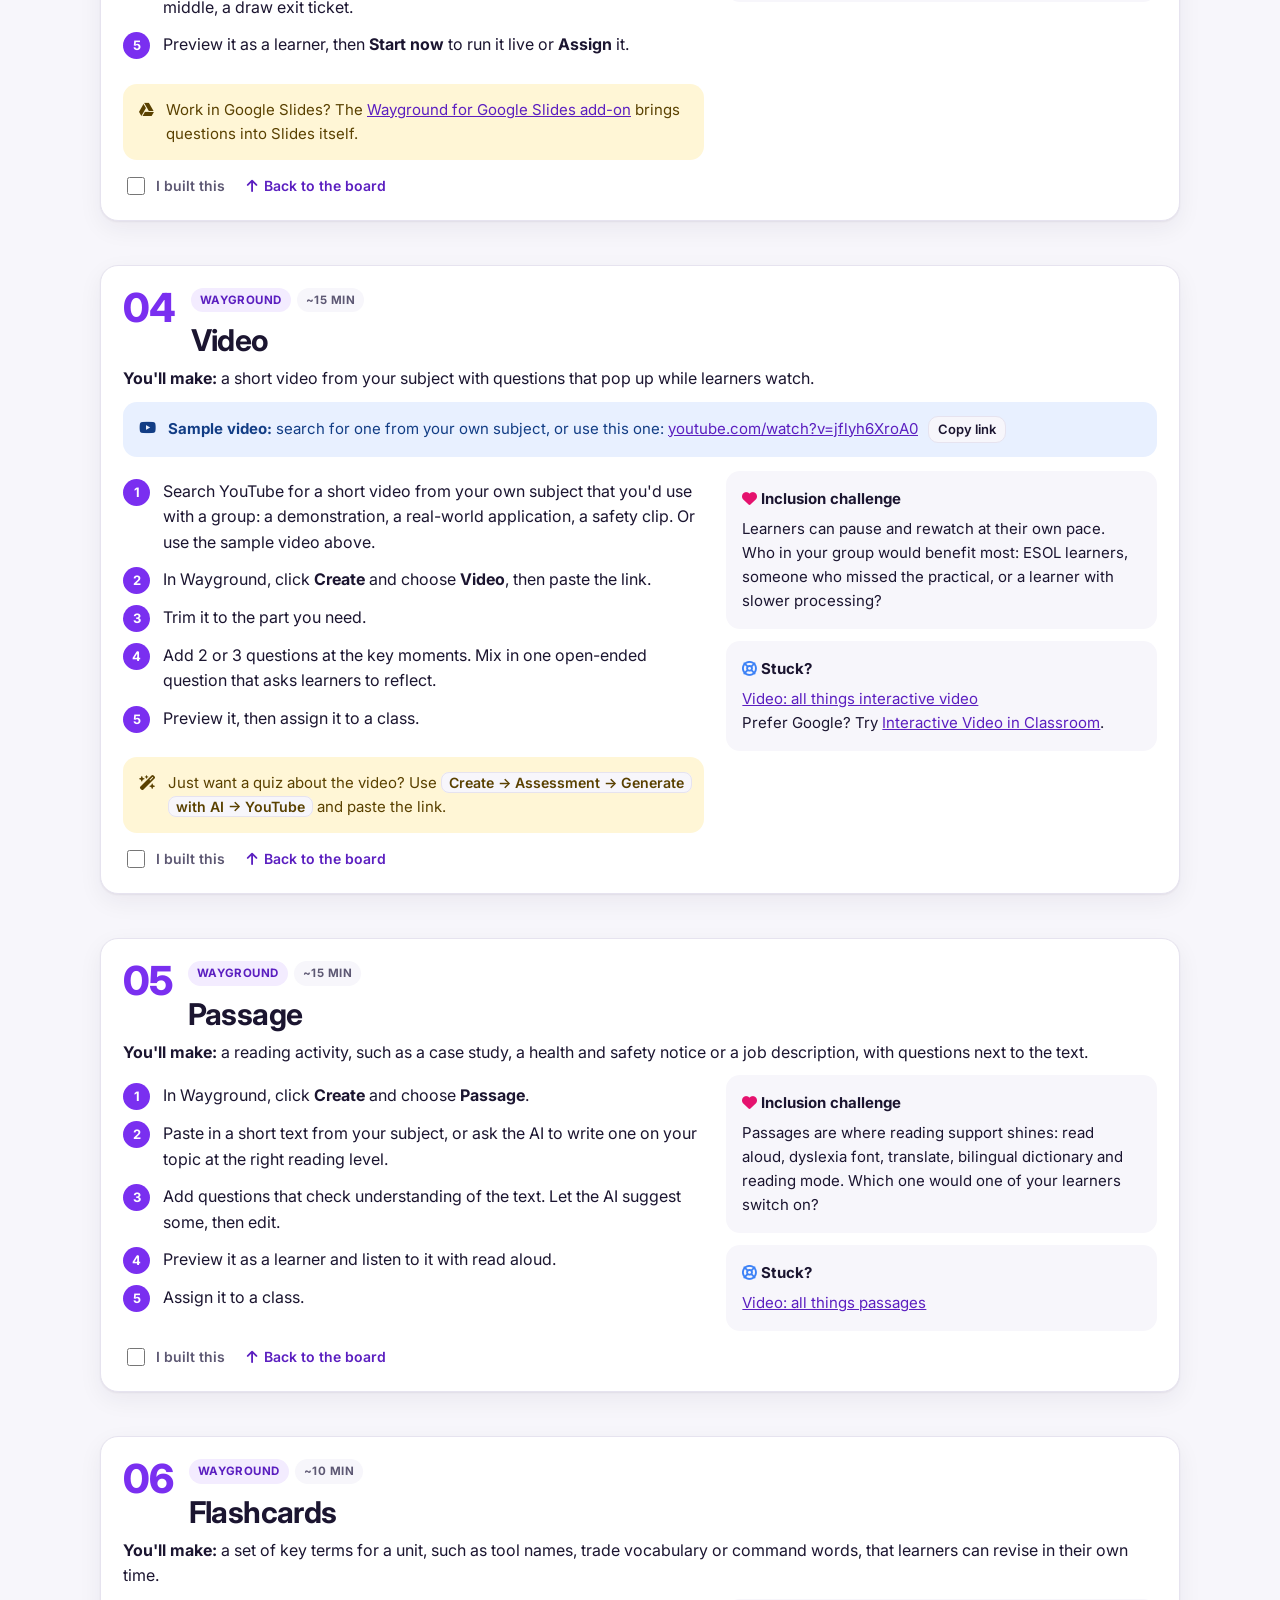
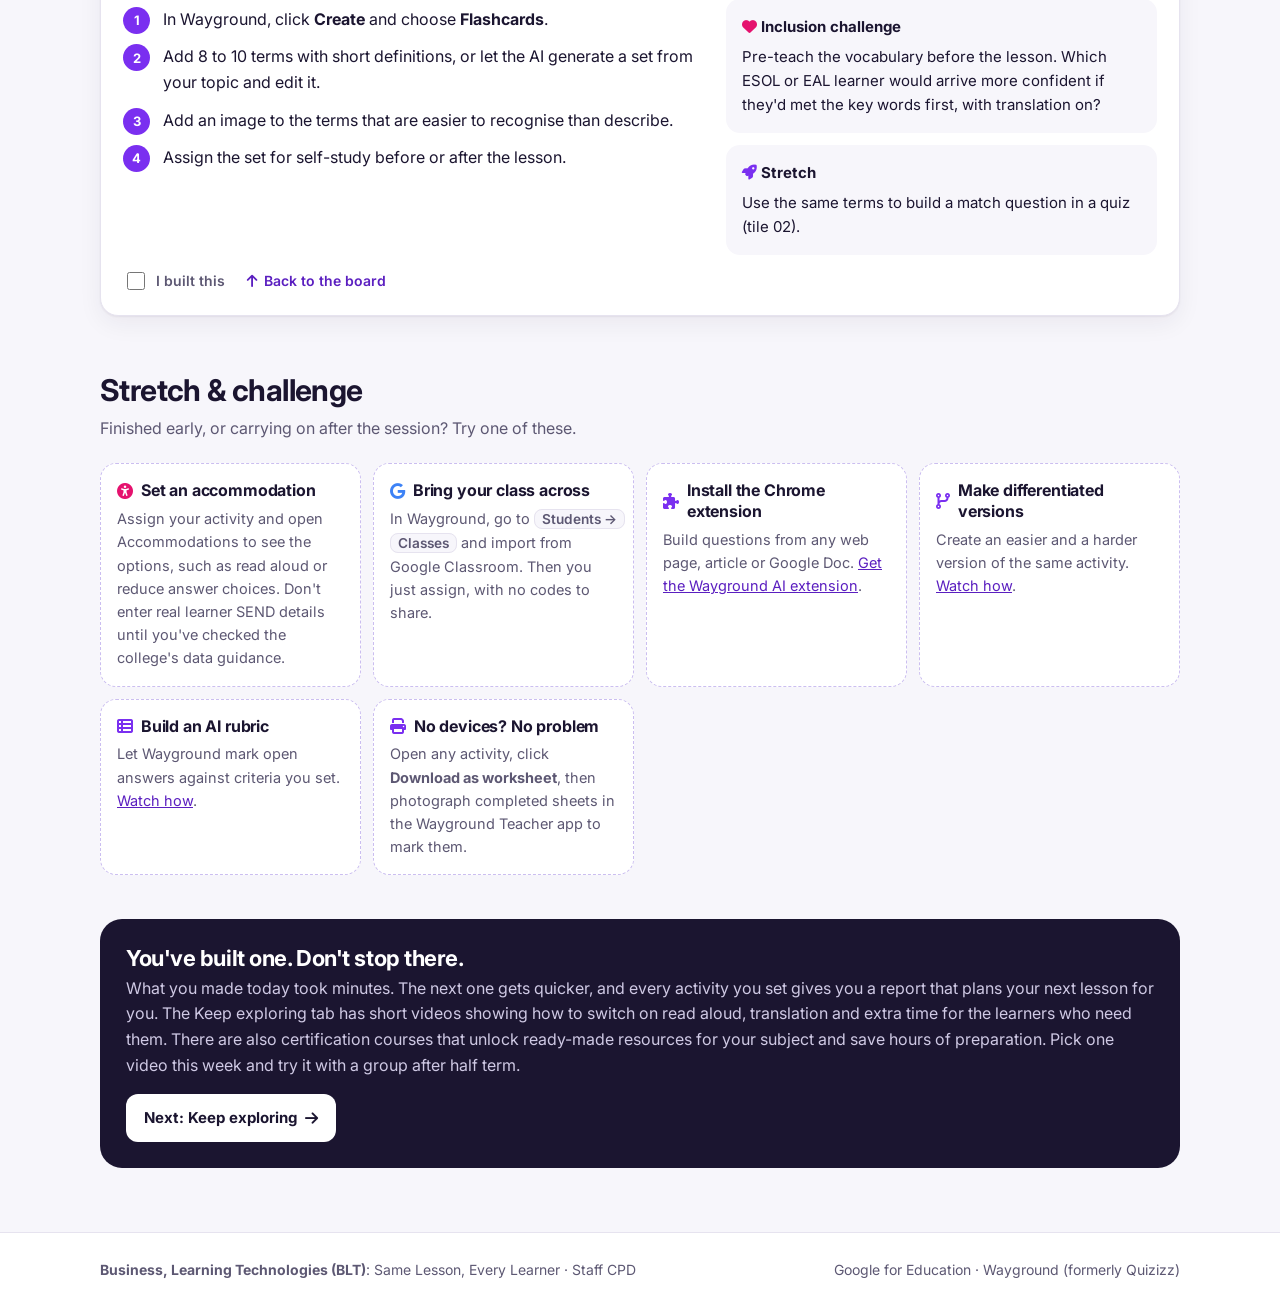
==== commit 812e62de: "Choice board: ideas for each curriculum area Dropdown of 25 curriculum areas plus 'not listed'. Each" ====
--- a/choice-board.html
+++ b/choice-board.html
@@ -12,7 +12,7 @@
 <link rel="preconnect" href="https://fonts.gstatic.com" crossorigin>
 <link href="https://fonts.googleapis.com/css2?family=Inter:wght@400;500;600;700;800&display=swap" rel="stylesheet">
 <link href="https://cdnjs.cloudflare.com/ajax/libs/font-awesome/6.5.2/css/all.min.css" rel="stylesheet">
-<link href="assets/style.css?v=202610262221" rel="stylesheet">
+<link href="assets/style.css?v=202610271112" rel="stylesheet">
 </head>
 <body>
 <a class="skip" href="#main">Skip to content</a>
@@ -46,6 +46,18 @@
       <div class="card" style="display:flex;gap:12px;align-items:flex-start"><i class="fa-solid fa-heart" style="color:var(--pink);font-size:20px;margin-top:3px" aria-hidden="true"></i><p><strong>Inclusion challenge:</strong> which learner does it help, and how?</p></div>
       <div class="card" style="display:flex;gap:12px;align-items:flex-start"><i class="fa-solid fa-shield-halved" style="color:var(--pink);font-size:20px;margin-top:3px" aria-hidden="true"></i><p><strong>Use your own materials,</strong> not learner data.</p></div>
     </div>
+
+    <section class="block area-picker" id="ideas">
+      <h2>Not sure what to make? Get ideas for your area</h2>
+      <p class="sub">Choose your curriculum area for three or four ideas that fit your subject, each linked to the tile that shows you how, plus a prompt you can paste straight into Wayground.</p>
+      <label for="area-select" class="area-label">My curriculum area</label>
+      <div class="select-wrap">
+        <select id="area-select">
+          <option value="">Choose your area…</option>
+        </select>
+      </div>
+      <div id="area-panel" class="area-panel card" hidden aria-live="polite"></div>
+    </section>
 
     <h2 id="board">Pick a tile</h2>
     <p class="sub">Blue tiles are Google Classroom, purple tiles are Wayground. Tick a tile off when you've built it.</p>
@@ -232,6 +244,7 @@
 
   </div>
 </main>
+<script src="assets/areas.js?v=202610271112"></script>
 
 <footer>
   <div class="wrap">
@@ -239,6 +252,6 @@
     <p>Google for Education · Wayground (formerly Quizizz)</p>
   </div>
 </footer>
-<script src="assets/site.js?v=202610262221"></script>
+<script src="assets/site.js?v=202610271112"></script>
 </body>
 </html>
--- a/assets/style.css
+++ b/assets/style.css
@@ -325,3 +325,31 @@
 footer .wrap { flex-wrap: nowrap; align-items: center; }
 footer p { white-space: nowrap; }
 @media (max-width: 860px) { footer .wrap { flex-wrap: wrap; } footer p { white-space: normal; } }
+
+/* Ideas for your area (choice board) */
+.area-picker { background: linear-gradient(135deg, var(--purple-soft), var(--pink-soft)); border-radius: 22px; padding: 26px; }
+.area-picker .sub { margin-bottom: 16px; }
+.area-label { display: block; font-weight: 700; font-size: 14px; margin-bottom: 6px; }
+.select-wrap { position: relative; max-width: 420px; }
+.select-wrap::after { content: "\f078"; font-family: "Font Awesome 6 Free"; font-weight: 900; position: absolute; right: 16px; top: 50%; transform: translateY(-50%); pointer-events: none; color: var(--purple-dark); font-size: 13px; }
+#area-select { width: 100%; appearance: none; -webkit-appearance: none; font: inherit; font-size: 16px; font-weight: 600; color: var(--ink); background: #fff; border: 2px solid var(--purple); border-radius: 14px; padding: 13px 44px 13px 16px; cursor: pointer; }
+#area-select:hover { border-color: var(--purple-dark); }
+.area-panel { margin-top: 18px; padding: 0; overflow: hidden; }
+.area-head { background: var(--purple); color: #fff; padding: 16px 20px; }
+.area-head h3 { margin: 0; color: #fff; font-size: 20px; }
+.area-head p { margin: 2px 0 0; opacity: .9; font-size: 14.5px; }
+.area-body { display: grid; grid-template-columns: 1.3fr 1fr; gap: 20px; padding: 20px; }
+@media (max-width: 820px) { .area-body { grid-template-columns: 1fr; } }
+.ideas { list-style: none; margin: 0; padding: 0; display: grid; gap: 10px; }
+.idea { border: 1px solid var(--line); border-left: 5px solid var(--pink); border-radius: 12px; padding: 12px 14px; display: grid; gap: 4px; background: #fff; }
+.idea:nth-child(2) { border-left-color: var(--blue); }
+.idea:nth-child(3) { border-left-color: var(--yellow); }
+.idea:nth-child(4) { border-left-color: var(--green); }
+.idea-type { font-size: 12.5px; font-weight: 800; text-transform: uppercase; letter-spacing: .05em; color: var(--purple-dark); }
+.idea-text { font-size: 15px; }
+.idea-link { font-size: 13.5px; font-weight: 700; text-decoration: none; justify-self: start; }
+.area-side .side-box + .side-box { margin-top: 12px; }
+.area-side h4 { display: flex; gap: 8px; align-items: center; }
+.area-side h4 i { color: var(--purple); }
+.area-prompt { background: #fff; border: 1px dashed #cbbef0; border-radius: 10px; padding: 10px 12px; font-size: 14.5px; margin: 0 0 10px; }
+.area-hint { font-size: 13.5px; color: var(--muted); margin: 10px 0 0; }
